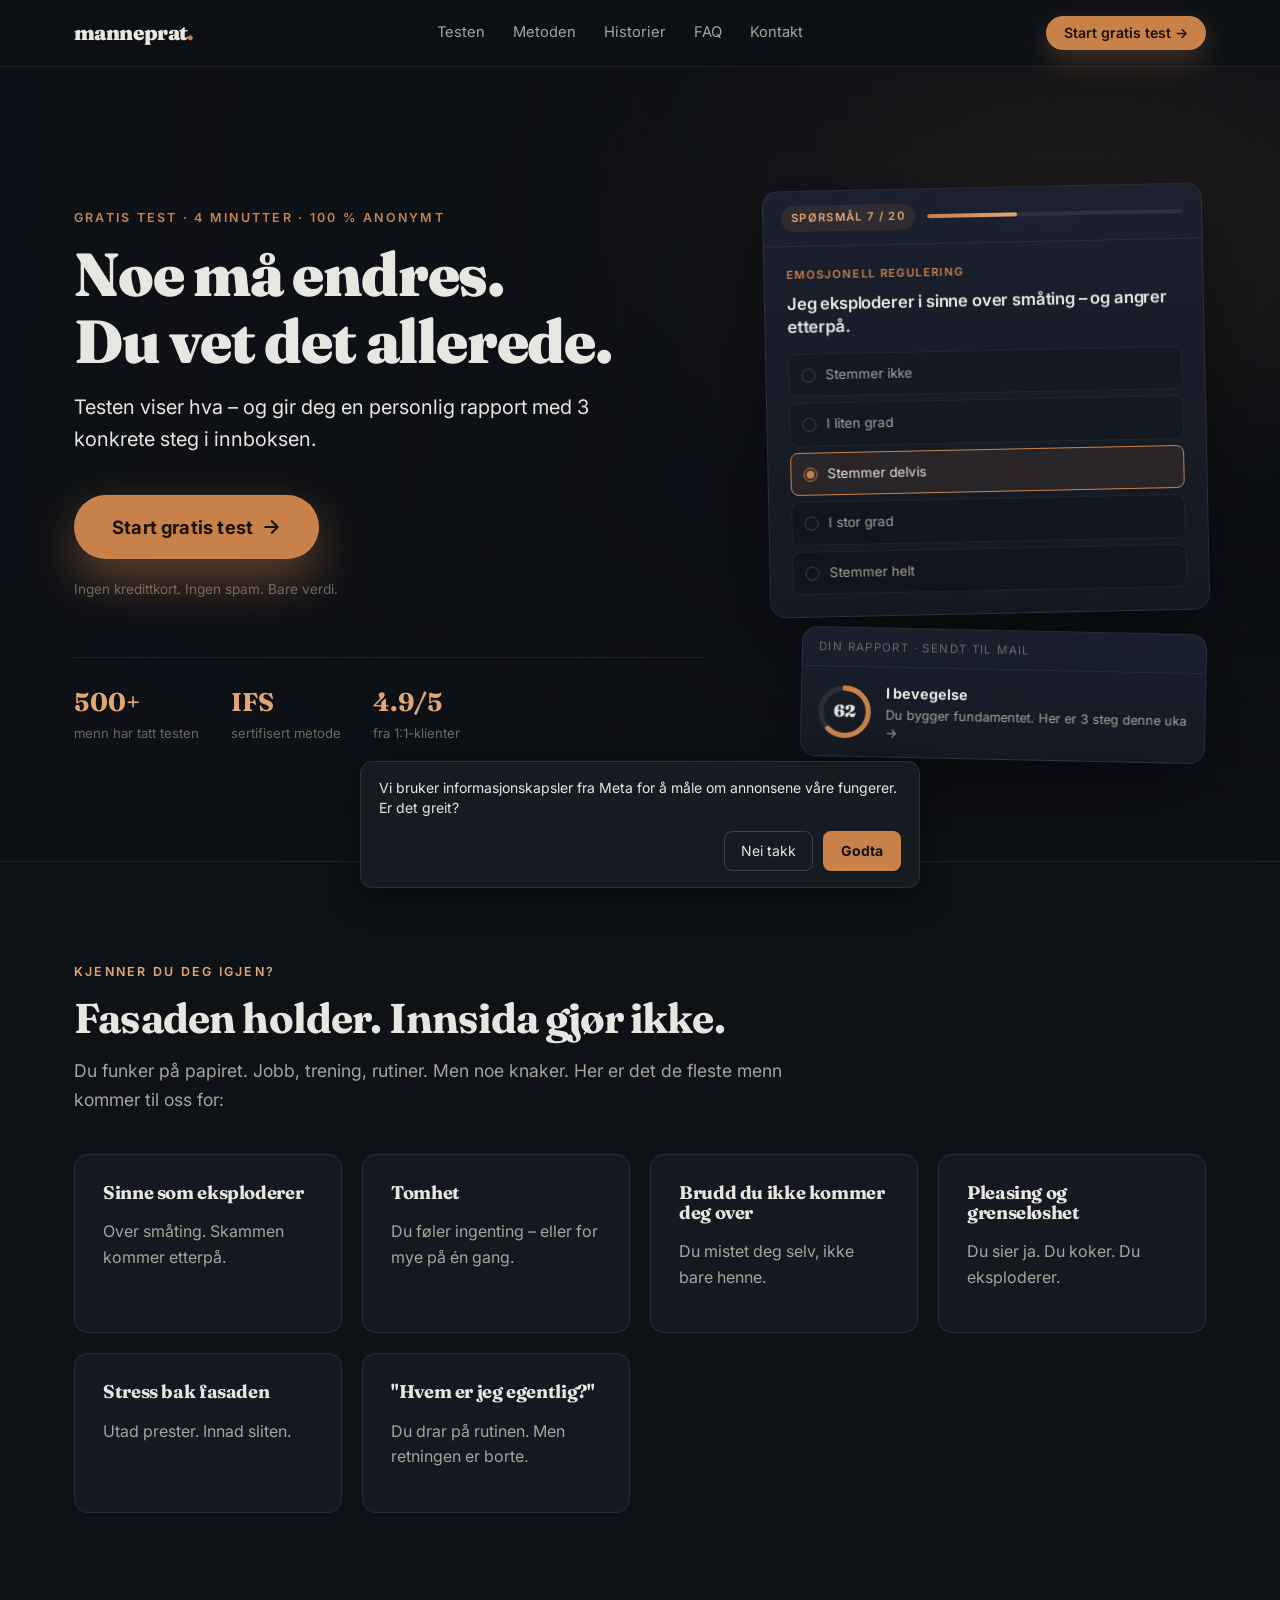
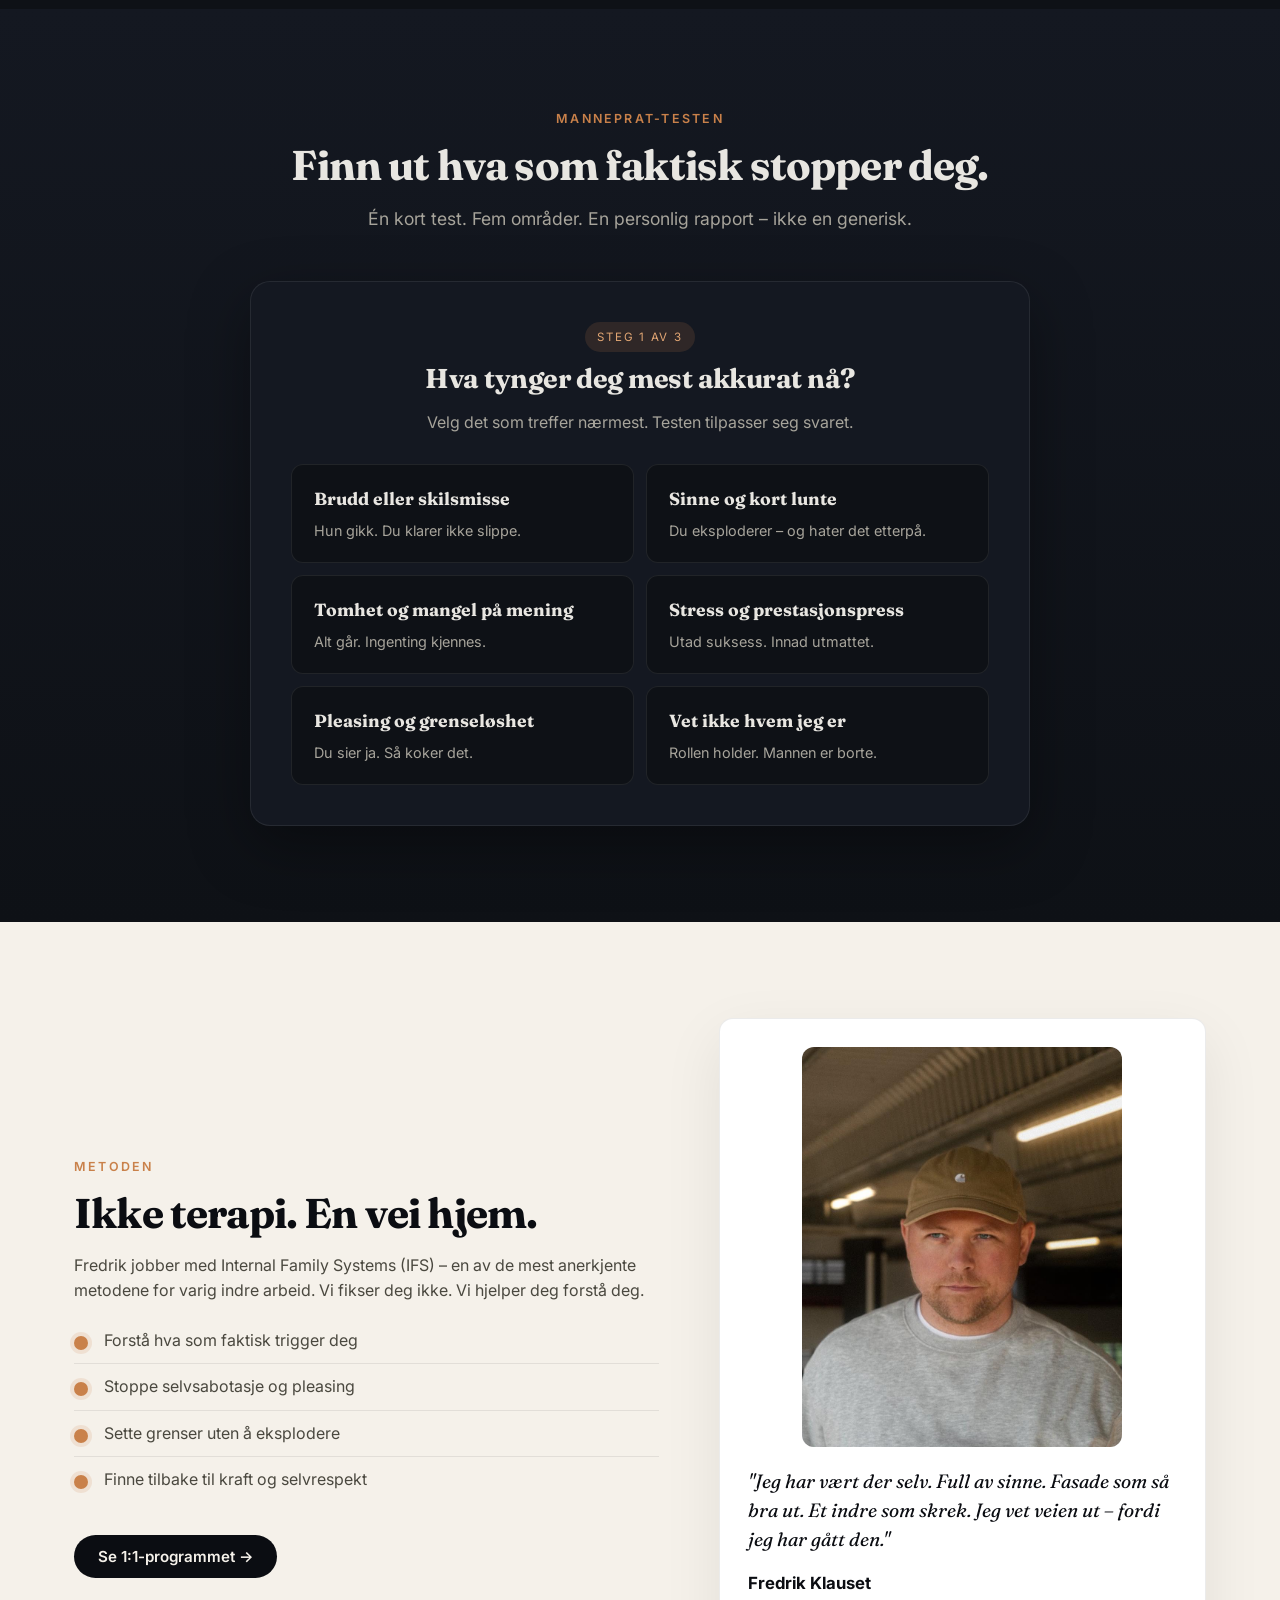
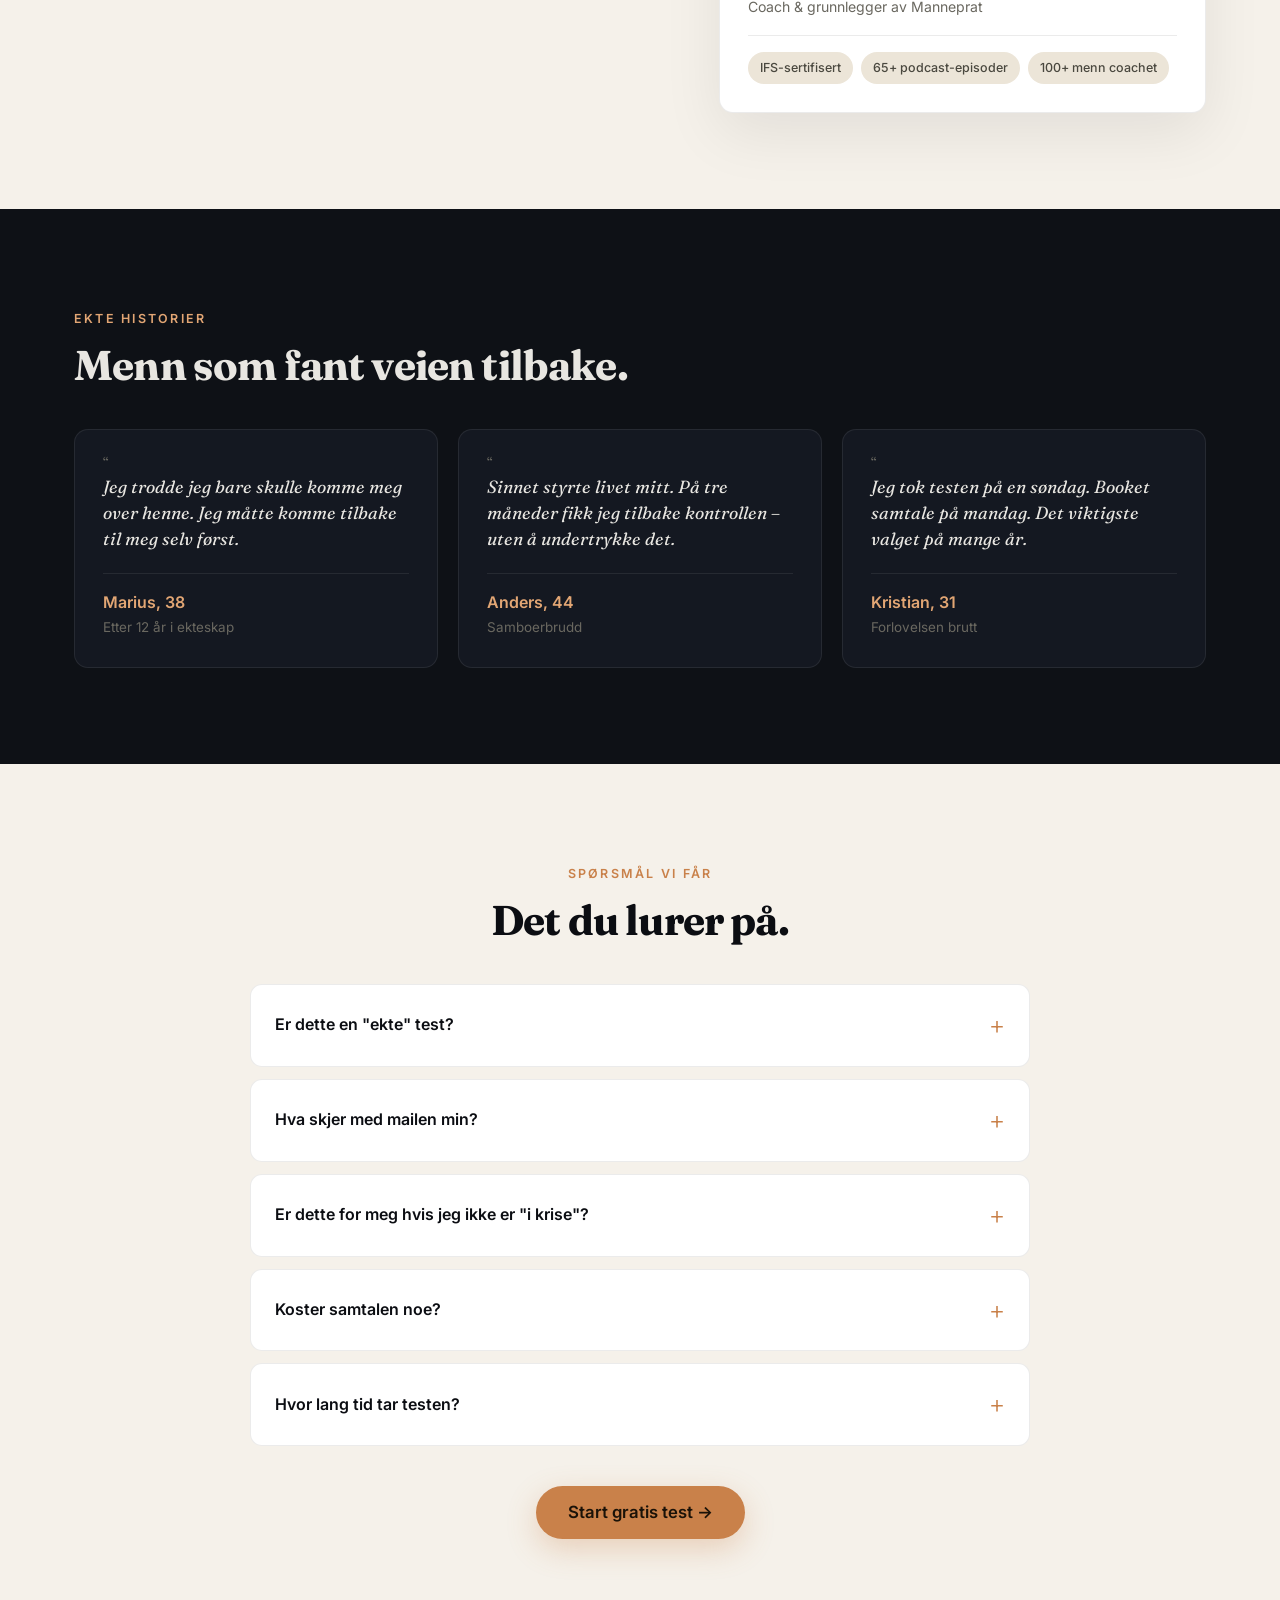
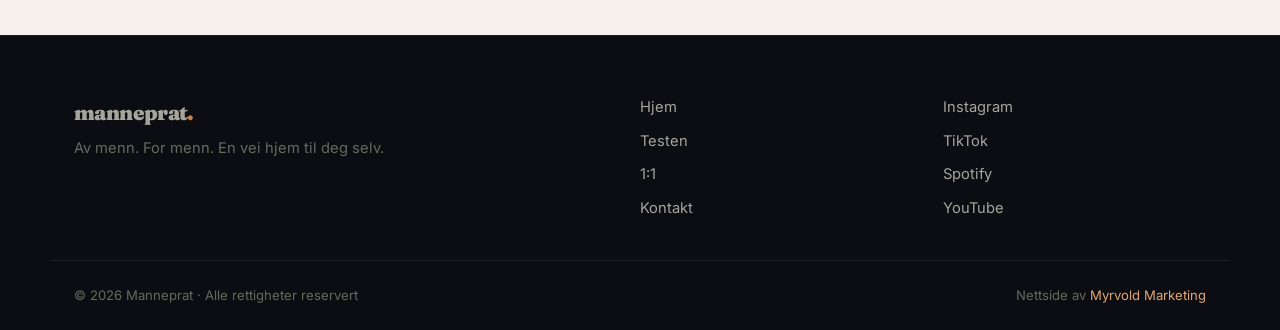
==== index.html @ 553b1f90 "Legg til Meta-piksel og funnel-sporing (video, klikk videre, skjema, innsending) Pikselen lastes ett" ====
<!DOCTYPE html>
<html lang="no">
<head>
  <meta charset="UTF-8" />
  <meta name="viewport" content="width=device-width, initial-scale=1.0" />
  <title>Manneprat-testen | Manneprat</title>
  <meta name="description" content="Gratis test for menn som sitter fast. 4 minutter. Personlig rapport på mail." />
  <meta property="og:title" content="Manneprat-testen – Manneprat" />
  <meta property="og:description" content="Noe må endres. Du vet det. Testen viser hva." />
  <meta property="og:type" content="website" />
  <link rel="preconnect" href="https://fonts.googleapis.com" />
  <link rel="preconnect" href="https://fonts.gstatic.com" crossorigin />
  <link href="https://fonts.googleapis.com/css2?family=Fraunces:opsz,wght@9..144,500;9..144,700;9..144,900&family=Inter:wght@400;500;600;700&display=swap" rel="stylesheet" />
  <link rel="stylesheet" href="styles.css" />
  <script src="/vsl-assets/track.js" defer></script>
</head>
<body>

<!-- NAV -->
<header class="nav">
  <div class="container nav__inner">
    <a href="#" class="nav__logo">manneprat<span>.</span></a>
    <nav class="nav__links">
      <a href="#test">Testen</a>
      <a href="#metode">Metoden</a>
      <a href="#historier">Historier</a>
      <a href="#faq">FAQ</a>
      <a href="kontakt.html">Kontakt</a>
    </nav>
    <a href="#test" class="btn btn--primary nav__cta">Start gratis test →</a>
  </div>
</header>

<!-- HERO -->
<section class="hero">
  <div class="hero__bg" style="background-image:url('images/hero.jpg')"></div>
  <div class="hero__overlay"></div>
  <div class="container hero__inner">
    <div class="hero__content">
      <span class="eyebrow">Gratis test · 4 minutter · 100 % anonymt</span>
      <h1>Noe må endres.<br/>Du vet det allerede.</h1>
      <p class="hero__lead">Testen viser hva – og gir deg en personlig rapport med 3 konkrete steg i innboksen.</p>
      <div class="hero__cta">
        <a href="#test" class="btn btn--primary btn--huge btn--pulse">
          <span>Start gratis test</span>
          <svg width="20" height="20" viewBox="0 0 24 24" fill="none" stroke="currentColor" stroke-width="2.5" stroke-linecap="round" stroke-linejoin="round"><path d="M5 12h14M13 5l7 7-7 7"/></svg>
        </a>
        <span class="hero__meta">Ingen kredittkort. Ingen spam. Bare verdi.</span>
      </div>
      <div class="hero__trust">
        <div><strong>500+</strong><span>menn har tatt testen</span></div>
        <div><strong>IFS</strong><span>sertifisert metode</span></div>
        <div><strong>4.9/5</strong><span>fra 1:1-klienter</span></div>
      </div>
    </div>

    <!-- Hero preview: mock av selve testen -->
    <aside class="hero__preview" aria-hidden="true">
      <div class="hero__preview-card">
        <div class="hero__preview-head">
          <span class="hero__preview-badge">Spørsmål 7 / 20</span>
          <div class="hero__preview-progress"><span></span></div>
        </div>
        <div class="hero__preview-body">
          <span class="hero__preview-dim">Emosjonell regulering</span>
          <h3>Jeg eksploderer i sinne over småting – og angrer etterpå.</h3>
          <div class="hero__preview-opts">
            <div class="hero__preview-opt"><span class="mark"></span>Stemmer ikke</div>
            <div class="hero__preview-opt"><span class="mark"></span>I liten grad</div>
            <div class="hero__preview-opt is-selected"><span class="mark"></span>Stemmer delvis</div>
            <div class="hero__preview-opt"><span class="mark"></span>I stor grad</div>
            <div class="hero__preview-opt"><span class="mark"></span>Stemmer helt</div>
          </div>
        </div>
      </div>
      <div class="hero__preview-result">
        <div class="hero__preview-result-head">
          <span>Din rapport · sendt til mail</span>
        </div>
        <div class="hero__preview-result-body">
          <div class="hero__preview-ring">
            <svg viewBox="0 0 64 64"><circle cx="32" cy="32" r="28" class="ring-bg"/><circle cx="32" cy="32" r="28" class="ring-fg" style="stroke-dasharray:176;stroke-dashoffset:67"/></svg>
            <span>62</span>
          </div>
          <div>
            <strong>I bevegelse</strong>
            <p>Du bygger fundamentet. Her er 3 steg denne uka →</p>
          </div>
        </div>
      </div>
    </aside>
  </div>
</section>

<!-- PROBLEM -->
<section id="problemet" class="section section--dark">
  <div class="container">
    <span class="eyebrow eyebrow--light">Kjenner du deg igjen?</span>
    <h2 class="section__title">Fasaden holder. Innsida gjør ikke.</h2>
    <p class="section__lead">Du funker på papiret. Jobb, trening, rutiner. Men noe knaker. Her er det de fleste menn kommer til oss for:</p>
    <div class="problem-grid">
      <div class="problem-card"><h3>Sinne som eksploderer</h3><p>Over småting. Skammen kommer etterpå.</p></div>
      <div class="problem-card"><h3>Tomhet</h3><p>Du føler ingenting – eller for mye på én gang.</p></div>
      <div class="problem-card"><h3>Brudd du ikke kommer deg over</h3><p>Du mistet deg selv, ikke bare henne.</p></div>
      <div class="problem-card"><h3>Pleasing og grenseløshet</h3><p>Du sier ja. Du koker. Du eksploderer.</p></div>
      <div class="problem-card"><h3>Stress bak fasaden</h3><p>Utad prester. Innad sliten.</p></div>
      <div class="problem-card"><h3>"Hvem er jeg egentlig?"</h3><p>Du drar på rutinen. Men retningen er borte.</p></div>
    </div>
  </div>
</section>

<!-- THE TEST -->
<section id="test" class="section section--test">
  <div class="container">
    <div class="test-header">
      <span class="eyebrow">Manneprat-testen</span>
      <h2 class="section__title">Finn ut hva som faktisk stopper deg.</h2>
      <p class="section__lead">Én kort test. Fem områder. En personlig rapport – ikke en generisk.</p>
    </div>

    <div id="quiz" class="quiz">

      <!-- STEP 1: Problem selector -->
      <div class="quiz__screen" data-screen="problem">
        <div class="quiz__step-head">
          <span class="quiz__badge">Steg 1 av 3</span>
          <h3>Hva tynger deg mest akkurat nå?</h3>
          <p>Velg det som treffer nærmest. Testen tilpasser seg svaret.</p>
        </div>
        <div class="problem-select" id="problemSelect">
          <button class="problem-select__btn" data-problem="brudd">
            <span class="problem-select__title">Brudd eller skilsmisse</span>
            <span class="problem-select__desc">Hun gikk. Du klarer ikke slippe.</span>
          </button>
          <button class="problem-select__btn" data-problem="sinne">
            <span class="problem-select__title">Sinne og kort lunte</span>
            <span class="problem-select__desc">Du eksploderer – og hater det etterpå.</span>
          </button>
          <button class="problem-select__btn" data-problem="tomhet">
            <span class="problem-select__title">Tomhet og mangel på mening</span>
            <span class="problem-select__desc">Alt går. Ingenting kjennes.</span>
          </button>
          <button class="problem-select__btn" data-problem="stress">
            <span class="problem-select__title">Stress og prestasjonspress</span>
            <span class="problem-select__desc">Utad suksess. Innad utmattet.</span>
          </button>
          <button class="problem-select__btn" data-problem="grenser">
            <span class="problem-select__title">Pleasing og grenseløshet</span>
            <span class="problem-select__desc">Du sier ja. Så koker det.</span>
          </button>
          <button class="problem-select__btn" data-problem="identitet">
            <span class="problem-select__title">Vet ikke hvem jeg er</span>
            <span class="problem-select__desc">Rollen holder. Mannen er borte.</span>
          </button>
        </div>
      </div>

      <!-- STEP 2: Questions -->
      <div class="quiz__screen" data-screen="questions" hidden>
        <div class="quiz__progress">
          <div class="quiz__progress-bar"><span id="progressBar"></span></div>
          <div class="quiz__progress-text"><span id="qIndex">1</span> / <span id="qTotal">18</span></div>
        </div>
        <div class="quiz__card">
          <span class="quiz__dim" id="qDimension"></span>
          <h3 class="quiz__question" id="qText"></h3>
          <div class="quiz__options" id="qOptions"></div>
          <div class="quiz__nav">
            <button class="btn btn--ghost" id="prevBtn">← Forrige</button>
            <button class="btn btn--primary" id="nextBtn" disabled>Neste →</button>
          </div>
        </div>
      </div>

      <!-- STEP 3: Email -->
      <div class="quiz__screen" data-screen="email" hidden>
        <div class="quiz__email">
          <span class="quiz__badge">Steg 3 av 3</span>
          <h3>Rapporten din er klar.</h3>
          <p>Legg inn mailen så får du den rett i innboksen – sammen med Fredriks 7-dagers serie <em>Tilbake til deg selv</em>.</p>
          <form id="emailForm" class="quiz__form" novalidate>
            <label>
              <span>Fornavn</span>
              <input type="text" name="fornavn" id="fornavn" required autocomplete="given-name" placeholder="Ola" />
            </label>
            <label>
              <span>E-post</span>
              <input type="email" name="epost" id="epost" required autocomplete="email" placeholder="ola@eksempel.no" />
            </label>
            <label class="consent">
              <input type="checkbox" id="consent" required />
              <span>Send meg rapporten og mailserien. Jeg melder meg av når jeg vil.</span>
            </label>
            <button type="submit" class="btn btn--primary btn--block">Vis rapporten →</button>
            <p class="quiz__fineprint">Ingen spam. Aldri delt. Punktum.</p>
          </form>
        </div>
      </div>

      <!-- RESULTS -->
      <div class="quiz__screen" data-screen="results" hidden>
        <div class="results">
          <div class="results__top">
            <span class="eyebrow">Din rapport</span>
            <h3 id="resultHeadline"></h3>
            <p id="resultIntro"></p>
          </div>

          <div class="results__score">
            <div class="score-ring score-ring--big" aria-hidden="true">
              <svg viewBox="0 0 160 160">
                <circle cx="80" cy="80" r="70" class="ring-bg"/>
                <circle cx="80" cy="80" r="70" class="ring-fg" id="bigRing"/>
              </svg>
              <div class="score-ring__num"><span id="bigScore">0</span><small>/100</small></div>
            </div>
            <div class="results__tier" id="resultTier"></div>
          </div>

          <div class="results__dims" id="resultDims"></div>

          <div class="results__actions">
            <h4>3 steg du kan ta denne uka:</h4>
            <ol id="resultSteps"></ol>
          </div>

          <div class="results__cta">
            <h4>Vil du ha hjelp til å faktisk gjøre dette?</h4>
            <p>20 minutter på telefon med Fredrik. Gratis. Ingen salgsrutine.</p>
            <a href="kontakt.html" class="btn btn--primary btn--big">Book gratis samtale →</a>
            <p class="quiz__fineprint">Rapporten er også sendt til <span id="sentToEmail"></span></p>
          </div>
        </div>
      </div>
    </div>
  </div>
</section>

<!-- METHOD -->
<section id="metode" class="section section--light">
  <div class="container method__grid">
    <div>
      <span class="eyebrow">Metoden</span>
      <h2 class="section__title">Ikke terapi. En vei hjem.</h2>
      <p>Fredrik jobber med Internal Family Systems (IFS) – en av de mest anerkjente metodene for varig indre arbeid. Vi fikser deg ikke. Vi hjelper deg forstå deg.</p>
      <ul class="check-list check-list--dark">
        <li>Forstå hva som faktisk trigger deg</li>
        <li>Stoppe selvsabotasje og pleasing</li>
        <li>Sette grenser uten å eksplodere</li>
        <li>Finne tilbake til kraft og selvrespekt</li>
      </ul>
      <a href="1-til-1.html" class="btn btn--dark">Se 1:1-programmet →</a>
    </div>
    <div class="method__card">
      <div class="method__portrait">
        <img src="images/fredrik.jpg" alt="Fredrik Klauset" onerror="this.style.display='none';this.parentElement.classList.add('method__portrait--fallback')" />
        <span class="method__portrait-fb">FK</span>
      </div>
      <p>"Jeg har vært der selv. Full av sinne. Fasade som så bra ut. Et indre som skrek. Jeg vet veien ut – fordi jeg har gått den."</p>
      <strong>Fredrik Klauset</strong>
      <span class="method__role">Coach &amp; grunnlegger av Manneprat</span>
      <div class="method__meta">
        <span>IFS-sertifisert</span><span>65+ podcast-episoder</span><span>100+ menn coachet</span>
      </div>
    </div>
  </div>
</section>

<!-- STORIES -->
<section id="historier" class="section section--dark">
  <div class="container">
    <span class="eyebrow eyebrow--light">Ekte historier</span>
    <h2 class="section__title">Menn som fant veien tilbake.</h2>
    <div class="stories">
      <article class="story">
        <span class="story__mark">“</span>
        <p>Jeg trodde jeg bare skulle komme meg over henne. Jeg måtte komme tilbake til meg selv først.</p>
        <footer><strong>Marius, 38</strong><span>Etter 12 år i ekteskap</span></footer>
      </article>
      <article class="story">
        <span class="story__mark">“</span>
        <p>Sinnet styrte livet mitt. På tre måneder fikk jeg tilbake kontrollen – uten å undertrykke det.</p>
        <footer><strong>Anders, 44</strong><span>Samboerbrudd</span></footer>
      </article>
      <article class="story">
        <span class="story__mark">“</span>
        <p>Jeg tok testen på en søndag. Booket samtale på mandag. Det viktigste valget på mange år.</p>
        <footer><strong>Kristian, 31</strong><span>Forlovelsen brutt</span></footer>
      </article>
    </div>
  </div>
</section>

<!-- FAQ -->
<section id="faq" class="section section--light">
  <div class="container faq">
    <span class="eyebrow">Spørsmål vi får</span>
    <h2 class="section__title">Det du lurer på.</h2>
    <div class="faq__list">
      <details>
        <summary>Er dette en "ekte" test?</summary>
        <p>Bygget på IFS-prinsipper og kliniske selvrapporteringsverktøy. Ikke diagnostisk – men et ærlig speil.</p>
      </details>
      <details>
        <summary>Hva skjer med mailen min?</summary>
        <p>Brukes kun til å sende deg rapporten og Fredriks 7-dagers serie. Aldri delt. Avmelding med ett klikk.</p>
      </details>
      <details>
        <summary>Er dette for meg hvis jeg ikke er "i krise"?</summary>
        <p>Ja. Testen er for enhver mann som kjenner at noe knaker – stort eller lite. Du trenger ikke vente til bunnen.</p>
      </details>
      <details>
        <summary>Koster samtalen noe?</summary>
        <p>Nei. Første 20 minutter er gratis. Ingen salgsrutine. Ingen forpliktelser.</p>
      </details>
      <details>
        <summary>Hvor lang tid tar testen?</summary>
        <p>3–5 minutter. Svar på magefølelsen – ikke overanalysér.</p>
      </details>
    </div>
    <div class="faq__cta">
      <a href="#test" class="btn btn--primary btn--big">Start gratis test →</a>
    </div>
  </div>
</section>

<!-- FOOTER -->
<footer class="footer">
  <div class="container footer__inner">
    <div>
      <div class="nav__logo">manneprat<span>.</span></div>
      <p>Av menn. For menn. En vei hjem til deg selv.</p>
    </div>
    <div class="footer__links">
      <a href="index.html">Hjem</a>
      <a href="index.html#test">Testen</a>
      <a href="1-til-1.html">1:1</a>
      <a href="kontakt.html">Kontakt</a>
    </div>
    <div class="footer__social">
      <a href="https://www.instagram.com/fredrikklauset/" target="_blank" rel="noopener">Instagram</a>
      <a href="https://www.tiktok.com/@fredrikklauset" target="_blank" rel="noopener">TikTok</a>
      <a href="https://open.spotify.com/show/2w3InbAJKoJgXvXoUOeZVZ" target="_blank" rel="noopener">Spotify</a>
      <a href="https://www.youtube.com/@fklauset" target="_blank" rel="noopener">YouTube</a>
    </div>
  </div>
  <div class="container footer__bottom">
    <span>© <span id="yr"></span> Manneprat · Alle rettigheter reservert</span>
    <span>Nettside av <a href="https://myrvold.marketing" target="_blank" rel="noopener">Myrvold Marketing</a></span>
  </div>
</footer>

<script src="script.js"></script>
</body>
</html>
---- styles.css ----
/* ===== Base ===== */
:root {
  --bg: #0e1116;
  --bg-2: #141821;
  --bg-3: #1b2030;
  --ink: #0b0d12;
  --text: #e8e6e1;
  --text-dim: #a7a49b;
  --muted: #6a6860;
  --line: rgba(255,255,255,0.08);
  --line-dark: rgba(0,0,0,0.08);
  --accent: #c9814a;        /* warm copper */
  --accent-2: #e2a674;
  --accent-ink: #1a1208;
  --light: #f5f1ea;
  --light-2: #ece5d8;
  --danger: #c25a4a;
  --good: #7aa37a;
  --radius: 14px;
  --shadow: 0 20px 60px rgba(0,0,0,0.35);
  --font-display: 'Fraunces', Georgia, serif;
  --font-body: 'Inter', -apple-system, BlinkMacSystemFont, sans-serif;
}

* { box-sizing: border-box; }
html, body { margin: 0; padding: 0; }
body {
  font-family: var(--font-body);
  color: var(--text);
  background: var(--bg);
  line-height: 1.6;
  -webkit-font-smoothing: antialiased;
}
img { max-width: 100%; display: block; }
a { color: inherit; text-decoration: none; }
button { font: inherit; cursor: pointer; border: 0; background: none; color: inherit; }

.container {
  width: 100%;
  max-width: 1180px;
  margin: 0 auto;
  padding: 0 24px;
}

/* ===== Type ===== */
h1, h2, h3, h4 {
  font-family: var(--font-display);
  font-weight: 700;
  letter-spacing: -0.02em;
  line-height: 1.1;
  margin: 0 0 16px;
}
h1 { font-size: clamp(2.2rem, 5vw, 3.8rem); font-weight: 900; }
h2 { font-size: clamp(1.8rem, 3.5vw, 2.6rem); }
h3 { font-size: clamp(1.2rem, 2vw, 1.5rem); }
p { margin: 0 0 14px; color: var(--text-dim); }

.eyebrow {
  display: inline-block;
  font-size: 0.78rem;
  font-weight: 600;
  text-transform: uppercase;
  letter-spacing: 0.18em;
  color: var(--accent);
  margin-bottom: 14px;
}
.eyebrow--light { color: var(--accent-2); }

.section {
  padding: 96px 0;
  position: relative;
}
.section--dark { background: var(--bg); }
.section--light { background: var(--light); color: var(--ink); }
.section--light p { color: #4a483f; }
.section--test { background: linear-gradient(180deg, var(--bg-2) 0%, var(--bg) 100%); }

.section__title { max-width: 820px; }
.section--light .section__title { color: var(--ink); }
.section__lead { max-width: 760px; font-size: 1.1rem; }

/* ===== Buttons ===== */
.btn {
  display: inline-flex;
  align-items: center;
  justify-content: center;
  gap: 8px;
  padding: 14px 24px;
  border-radius: 999px;
  font-weight: 600;
  font-size: 0.95rem;
  transition: transform .15s ease, background .2s ease, color .2s ease, box-shadow .2s ease;
  white-space: nowrap;
  line-height: 1;
}
.btn--primary {
  background: var(--accent);
  color: var(--accent-ink);
  box-shadow: 0 10px 30px rgba(201, 129, 74, 0.3);
}
.btn--primary:hover { background: var(--accent-2); transform: translateY(-2px); }
.btn--ghost {
  border: 1px solid var(--line);
  color: var(--text);
}
.section--light .btn--ghost { border-color: rgba(0,0,0,0.15); color: var(--ink); }
.btn--ghost:hover { background: rgba(255,255,255,0.06); }
.section--light .btn--ghost:hover { background: rgba(0,0,0,0.04); }
.btn--dark { background: var(--ink); color: var(--light); }
.btn--dark:hover { background: #1f2430; }
.method__grid .btn--dark,
.method__grid .btn { margin-top: 32px; }
.btn--block { width: 100%; }
.btn--big { padding: 18px 32px; font-size: 1.05rem; }
.btn--huge {
  padding: 22px 38px;
  font-size: 1.15rem;
  font-weight: 700;
  letter-spacing: 0.01em;
  box-shadow: 0 20px 50px rgba(201, 129, 74, 0.45), 0 0 0 1px rgba(255,255,255,0.04) inset;
}
.btn--huge svg { transition: transform .2s ease; }
.btn--huge:hover svg { transform: translateX(4px); }
.btn--pulse { position: relative; }
.btn--pulse::before {
  content: '';
  position: absolute;
  inset: -4px;
  border-radius: inherit;
  border: 2px solid var(--accent);
  opacity: 0;
  animation: ctaPulse 2.4s ease-out infinite;
  pointer-events: none;
}
@keyframes ctaPulse {
  0%   { opacity: 0.6; transform: scale(1); }
  80%  { opacity: 0;   transform: scale(1.12); }
  100% { opacity: 0;   transform: scale(1.12); }
}
@media (prefers-reduced-motion: reduce) {
  .btn--pulse::before { animation: none; }
}
.btn:disabled { opacity: 0.4; cursor: not-allowed; transform: none; }

/* ===== Nav ===== */
.nav {
  position: sticky;
  top: 0;
  z-index: 50;
  background: rgba(14, 17, 22, 0.85);
  backdrop-filter: saturate(180%) blur(16px);
  -webkit-backdrop-filter: saturate(180%) blur(16px);
  border-bottom: 1px solid var(--line);
}
.nav__inner {
  display: flex;
  align-items: center;
  justify-content: space-between;
  padding: 16px 24px;
  gap: 24px;
}
.nav__logo {
  font-family: var(--font-display);
  font-weight: 900;
  font-size: 1.3rem;
  letter-spacing: -0.03em;
}
.nav__logo span { color: var(--accent); }
.nav__links {
  display: flex;
  gap: 28px;
  font-size: 0.92rem;
  color: var(--text-dim);
}
.nav__links a:hover { color: var(--text); }
.nav__cta { padding: 10px 18px; font-size: 0.88rem; }

@media (max-width: 820px) {
  .nav__links { display: none; }
}

/* ===== Hero ===== */
.hero {
  position: relative;
  padding: 120px 0 100px;
  overflow: hidden;
  border-bottom: 1px solid var(--line);
  min-height: 640px;
  display: flex;
  align-items: center;
}
.hero__bg {
  position: absolute; inset: 0;
  background-size: cover;
  background-position: right center;
  background-repeat: no-repeat;
  filter: contrast(1.05) saturate(0.85);
  z-index: 0;
}
.hero__bg::after {
  /* fallback gradient if image missing */
  content: '';
  position: absolute; inset: 0;
  background:
    radial-gradient(900px 500px at 80% 20%, rgba(201,129,74,0.2), transparent 60%),
    linear-gradient(180deg, #10131a 0%, #0e1116 100%);
  z-index: -1;
}
.hero__overlay {
  position: absolute; inset: 0;
  background:
    linear-gradient(95deg, rgba(14,17,22,0.94) 0%, rgba(14,17,22,0.82) 40%, rgba(14,17,22,0.55) 75%, rgba(14,17,22,0.35) 100%),
    linear-gradient(180deg, transparent 55%, rgba(14,17,22,0.9) 100%);
  z-index: 1;
}
@media (max-width: 960px) {
  .hero__bg { background-position: 70% center; filter: contrast(1.05) saturate(0.85) brightness(0.7); }
  .hero__overlay {
    background:
      linear-gradient(180deg, rgba(14,17,22,0.6) 0%, rgba(14,17,22,0.88) 60%, rgba(14,17,22,0.96) 100%);
  }
}
.hero__inner {
  position: relative;
  z-index: 2;
  display: grid;
  grid-template-columns: minmax(0, 1fr) minmax(0, 440px);
  gap: 60px;
  align-items: center;
  width: 100%;
}
@media (max-width: 960px) {
  .hero__inner { grid-template-columns: 1fr; gap: 48px; }
}
.hero__content h1 { max-width: 14ch; }
.hero__lead { font-size: 1.25rem; color: var(--text); max-width: 40ch; }
.hero__sub { font-size: 1rem; color: var(--text-dim); }
.hero__cta {
  display: flex;
  flex-direction: column;
  gap: 20px;
  margin: 40px 0 56px;
  align-items: flex-start;
}
.hero__meta { font-size: 0.85rem; color: var(--muted); }
.hero__trust {
  display: flex;
  gap: 32px;
  padding-top: 24px;
  border-top: 1px solid var(--line);
}
.hero__trust > div { display: flex; flex-direction: column; }
.hero__trust strong {
  font-family: var(--font-display);
  font-size: 1.6rem;
  color: var(--accent-2);
}
.hero__trust span { font-size: 0.82rem; color: var(--muted); }

/* Score ring */
.score-ring {
  position: relative;
  width: 180px; height: 180px;
  margin: 0 auto 20px;
}
.score-ring svg { width: 100%; height: 100%; transform: rotate(-90deg); }
.ring-bg { fill: none; stroke: rgba(255,255,255,0.08); stroke-width: 10; }
.ring-fg {
  fill: none;
  stroke: var(--accent);
  stroke-width: 10;
  stroke-linecap: round;
  stroke-dasharray: 326.7;
  stroke-dashoffset: calc(326.7 - (326.7 * 0.62));
  transition: stroke-dashoffset 1.2s cubic-bezier(0.2, 0.8, 0.2, 1);
}
.score-ring__num {
  position: absolute; inset: 0;
  display: flex; flex-direction: column; align-items: center; justify-content: center;
  font-family: var(--font-display);
}
.score-ring__num span { font-size: 3rem; font-weight: 900; color: var(--text); line-height: 1; }
.score-ring__num small { font-size: 0.8rem; color: var(--muted); }

.score-ring--big { width: 220px; height: 220px; margin: 16px auto; }
.score-ring--big .ring-bg, .score-ring--big .ring-fg { stroke-width: 8; }
.score-ring--big .ring-fg {
  stroke-dasharray: 439.8;
  stroke-dashoffset: 439.8;
}
.score-ring--big .score-ring__num span { font-size: 4rem; }

.mini-bars { list-style: none; margin: 0; padding: 0; }
.mini-bars li {
  display: grid;
  grid-template-columns: 1fr 140px;
  align-items: center;
  gap: 12px;
  padding: 8px 0;
  font-size: 0.86rem;
  color: var(--text-dim);
}
.mini-bars b {
  display: block;
  height: 8px;
  border-radius: 999px;
  background: rgba(255,255,255,0.08);
  position: relative;
}
.mini-bars b::after {
  content: '';
  position: absolute; inset: 0;
  width: var(--w);
  background: linear-gradient(90deg, var(--accent), var(--accent-2));
  border-radius: 999px;
}

@media (max-width: 900px) {
  .hero { min-height: 560px; padding: 80px 0; }
  .hero__trust { flex-wrap: wrap; gap: 20px; }
}

/* ===== Hero preview card ===== */
.hero__preview {
  display: grid;
  gap: 16px;
  position: relative;
}
.hero__preview-card,
.hero__preview-result {
  background: linear-gradient(180deg, rgba(27, 32, 48, 0.92), rgba(20, 24, 33, 0.92));
  backdrop-filter: blur(12px);
  -webkit-backdrop-filter: blur(12px);
  border: 1px solid rgba(255,255,255,0.08);
  border-radius: 16px;
  box-shadow: 0 30px 80px rgba(0,0,0,0.45);
}
.hero__preview-card {
  transform: rotate(-1.2deg);
  transition: transform .4s ease;
}
.hero__preview-card:hover { transform: rotate(0deg) translateY(-2px); }
.hero__preview-head {
  display: flex;
  align-items: center;
  gap: 12px;
  padding: 14px 18px;
  border-bottom: 1px solid rgba(255,255,255,0.06);
}
.hero__preview-badge {
  font-size: 0.7rem;
  font-weight: 600;
  letter-spacing: 0.12em;
  text-transform: uppercase;
  color: var(--accent-2);
  padding: 4px 10px;
  background: rgba(201,129,74,0.12);
  border-radius: 999px;
  white-space: nowrap;
}
.hero__preview-progress {
  flex: 1;
  height: 4px;
  background: rgba(255,255,255,0.08);
  border-radius: 999px;
  overflow: hidden;
}
.hero__preview-progress span {
  display: block;
  height: 100%;
  width: 35%;
  background: linear-gradient(90deg, var(--accent), var(--accent-2));
  border-radius: 999px;
  animation: previewFill 2.4s ease-in-out infinite alternate;
}
@keyframes previewFill {
  from { width: 35%; }
  to   { width: 55%; }
}
.hero__preview-body { padding: 20px 22px 22px; }
.hero__preview-dim {
  font-size: 0.7rem;
  font-weight: 600;
  letter-spacing: 0.12em;
  text-transform: uppercase;
  color: var(--accent);
  display: block;
  margin-bottom: 8px;
}
.hero__preview-body h3 {
  font-size: 1.05rem;
  font-weight: 600;
  font-family: var(--font-body);
  color: var(--text);
  letter-spacing: -0.01em;
  line-height: 1.4;
  margin: 0 0 14px;
}
.hero__preview-opts {
  display: grid;
  gap: 6px;
}
.hero__preview-opt {
  display: flex;
  align-items: center;
  gap: 10px;
  padding: 10px 12px;
  border: 1px solid rgba(255,255,255,0.06);
  border-radius: 8px;
  font-size: 0.84rem;
  color: var(--text-dim);
  background: rgba(0,0,0,0.15);
}
.hero__preview-opt .mark {
  width: 14px; height: 14px;
  border-radius: 50%;
  border: 1.5px solid rgba(255,255,255,0.18);
  flex: 0 0 auto;
  position: relative;
}
.hero__preview-opt.is-selected {
  border-color: var(--accent);
  background: rgba(201,129,74,0.1);
  color: var(--text);
}
.hero__preview-opt.is-selected .mark { border-color: var(--accent); }
.hero__preview-opt.is-selected .mark::after {
  content: '';
  position: absolute; inset: 2px;
  border-radius: 50%;
  background: var(--accent);
}

/* Result mini card */
.hero__preview-result {
  transform: rotate(1.2deg);
  margin-left: auto;
  width: 92%;
  transition: transform .4s ease;
}
.hero__preview-result:hover { transform: rotate(0deg) translateY(-2px); }
.hero__preview-result-head {
  padding: 10px 16px;
  border-bottom: 1px solid rgba(255,255,255,0.06);
  font-size: 0.72rem;
  letter-spacing: 0.12em;
  text-transform: uppercase;
  color: var(--muted);
}
.hero__preview-result-body {
  display: flex;
  align-items: center;
  gap: 14px;
  padding: 14px 16px;
}
.hero__preview-ring {
  position: relative;
  width: 54px; height: 54px;
  flex: 0 0 auto;
}
.hero__preview-ring svg {
  width: 100%; height: 100%;
  transform: rotate(-90deg);
}
.hero__preview-ring svg .ring-bg { fill: none; stroke: rgba(255,255,255,0.08); stroke-width: 6; }
.hero__preview-ring svg .ring-fg { fill: none; stroke: var(--accent); stroke-width: 6; stroke-linecap: round; }
.hero__preview-ring span {
  position: absolute; inset: 0;
  display: flex; align-items: center; justify-content: center;
  font-family: var(--font-display);
  font-weight: 900;
  font-size: 1.05rem;
  color: var(--text);
}
.hero__preview-result-body strong {
  color: var(--text);
  display: block;
  font-size: 0.9rem;
  margin-bottom: 2px;
}
.hero__preview-result-body p {
  margin: 0;
  font-size: 0.8rem;
  color: var(--text-dim);
  line-height: 1.4;
}
@media (max-width: 960px) {
  .hero__preview { max-width: 420px; margin: 0 auto; }
  .hero__preview-card { transform: none; }
  .hero__preview-result { transform: none; margin-left: 0; width: 100%; }
}

/* ===== Problem Grid ===== */
.problem-grid {
  display: grid;
  grid-template-columns: repeat(auto-fit, minmax(260px, 1fr));
  gap: 20px;
  margin-top: 40px;
}
.problem-card {
  padding: 28px;
  background: var(--bg-2);
  border: 1px solid var(--line);
  border-radius: var(--radius);
  transition: transform .2s ease, border-color .2s ease;
}
.problem-card:hover { transform: translateY(-4px); border-color: var(--accent); }
.problem-card h3 { color: var(--text); font-size: 1.15rem; }

/* ===== Quiz ===== */
.test-header { text-align: center; margin-bottom: 48px; }
.test-header .section__title,
.test-header .section__lead { margin-left: auto; margin-right: auto; }

/* Problem selector */
.quiz__step-head { text-align: center; margin-bottom: 28px; }
.quiz__step-head h3 { color: var(--text); font-size: 1.7rem; }
.quiz__step-head p { color: var(--text-dim); }
.problem-select {
  display: grid;
  grid-template-columns: repeat(auto-fit, minmax(260px, 1fr));
  gap: 12px;
}
.problem-select__btn {
  display: flex;
  flex-direction: column;
  align-items: flex-start;
  gap: 6px;
  padding: 20px 22px;
  border: 1px solid var(--line);
  background: var(--bg);
  border-radius: 12px;
  text-align: left;
  transition: all .15s ease;
  color: var(--text-dim);
}
.problem-select__btn:hover {
  border-color: var(--accent);
  background: rgba(201,129,74,0.06);
  transform: translateY(-2px);
}
.problem-select__title {
  font-family: var(--font-display);
  font-weight: 700;
  font-size: 1.1rem;
  color: var(--text);
}
.problem-select__desc { font-size: 0.9rem; color: var(--text-dim); }

.quiz {
  max-width: 780px;
  margin: 0 auto;
  background: var(--bg-2);
  border: 1px solid var(--line);
  border-radius: 20px;
  padding: 40px;
  box-shadow: var(--shadow);
}
.quiz__screen[hidden] { display: none; }

.quiz__intro-grid {
  display: grid;
  grid-template-columns: 1.2fr 1fr;
  gap: 40px;
  align-items: start;
}
.quiz__intro-grid h3 { color: var(--text); }
.check-list { list-style: none; padding: 0; margin: 0; }
.check-list li {
  padding: 10px 0 10px 30px;
  position: relative;
  color: var(--text-dim);
  border-bottom: 1px solid var(--line);
}
.check-list li:last-child { border-bottom: 0; }
.check-list li strong { color: var(--text); }
.check-list li::before {
  content: '';
  position: absolute; left: 0; top: 18px;
  width: 14px; height: 14px;
  border-radius: 50%;
  background: var(--accent);
  box-shadow: 0 0 0 4px rgba(201,129,74,0.15);
}
.check-list--dark li { color: #4a483f; border-bottom-color: rgba(0,0,0,0.08); }
.check-list--dark li strong { color: var(--ink); }

.quiz__intro-box {
  background: linear-gradient(180deg, var(--bg-3), var(--bg-2));
  border: 1px solid var(--line);
  border-radius: var(--radius);
  padding: 24px;
}
.quiz__badge {
  display: inline-block;
  font-size: 0.72rem;
  letter-spacing: 0.15em;
  text-transform: uppercase;
  padding: 6px 12px;
  border-radius: 999px;
  background: rgba(201,129,74,0.15);
  color: var(--accent-2);
  margin-bottom: 12px;
}
.quiz__intro-box h4 { color: var(--text); margin-bottom: 12px; }
.quiz__intro-box ol { padding-left: 20px; color: var(--text-dim); margin: 0 0 20px; }
.quiz__intro-box ol li { padding: 4px 0; }

@media (max-width: 720px) {
  .quiz { padding: 24px; }
  .quiz__intro-grid { grid-template-columns: 1fr; gap: 28px; }
}

/* Progress */
.quiz__progress {
  display: flex;
  align-items: center;
  gap: 16px;
  margin-bottom: 28px;
}
.quiz__progress-bar {
  flex: 1;
  height: 6px;
  background: rgba(255,255,255,0.08);
  border-radius: 999px;
  overflow: hidden;
}
.quiz__progress-bar span {
  display: block;
  height: 100%;
  background: linear-gradient(90deg, var(--accent), var(--accent-2));
  border-radius: 999px;
  width: 0%;
  transition: width .3s ease;
}
.quiz__progress-text { font-size: 0.85rem; color: var(--muted); font-variant-numeric: tabular-nums; }

.quiz__card {
  min-height: 360px;
  display: flex;
  flex-direction: column;
}
.quiz__dim {
  display: inline-block;
  font-size: 0.72rem;
  letter-spacing: 0.15em;
  text-transform: uppercase;
  color: var(--accent);
  margin-bottom: 12px;
  font-weight: 600;
}
.quiz__question {
  font-size: 1.5rem;
  color: var(--text);
  margin-bottom: 28px;
  line-height: 1.3;
}
.quiz__options {
  display: grid;
  gap: 10px;
  margin-bottom: 24px;
  flex: 1;
}
.quiz__option {
  display: flex;
  align-items: center;
  gap: 14px;
  padding: 16px 20px;
  border: 1px solid var(--line);
  background: var(--bg);
  border-radius: 12px;
  text-align: left;
  transition: all .15s ease;
  color: var(--text-dim);
}
.quiz__option:hover { border-color: var(--accent); color: var(--text); }
.quiz__option .dot-mark {
  width: 20px; height: 20px;
  border-radius: 50%;
  border: 2px solid var(--line);
  flex: 0 0 auto;
  position: relative;
}
.quiz__option.is-selected {
  border-color: var(--accent);
  background: rgba(201,129,74,0.08);
  color: var(--text);
}
.quiz__option.is-selected .dot-mark {
  border-color: var(--accent);
}
.quiz__option.is-selected .dot-mark::after {
  content: '';
  position: absolute; inset: 3px;
  background: var(--accent);
  border-radius: 50%;
}
.quiz__nav {
  display: flex;
  justify-content: space-between;
  gap: 12px;
}

/* Email */
.quiz__email { text-align: left; }
.quiz__email .eyebrow { display: block; }
.quiz__email h3 { color: var(--text); font-size: 1.8rem; }
.quiz__form { display: grid; gap: 14px; margin-top: 20px; }
.quiz__form label { display: grid; gap: 6px; }
.quiz__form label > span { font-size: 0.82rem; color: var(--text-dim); font-weight: 500; }
.quiz__form input[type="text"],
.quiz__form input[type="email"] {
  padding: 14px 16px;
  border-radius: 12px;
  border: 1px solid var(--line);
  background: var(--bg);
  color: var(--text);
  font: inherit;
  transition: border-color .15s ease;
}
.quiz__form input:focus {
  outline: none;
  border-color: var(--accent);
}
.consent {
  display: flex !important;
  flex-direction: row !important;
  align-items: flex-start;
  gap: 10px;
  font-size: 0.85rem;
  color: var(--text-dim);
  cursor: pointer;
}
.consent input { margin-top: 4px; accent-color: var(--accent); }
.contact__form label.consent {
  display: flex;
  flex-direction: row;
  align-items: flex-start;
  gap: 10px;
}
.contact__form label.consent input[type="checkbox"] {
  width: 18px;
  height: 18px;
  flex: 0 0 18px;
  padding: 0;
  margin: 2px 0 0;
}
.contact__form label.consent > span {
  font-size: 0.85rem;
  color: var(--text-dim);
  line-height: 1.4;
}
.quiz__fineprint {
  font-size: 0.78rem;
  color: var(--muted);
  margin: 8px 0 0;
  text-align: center;
}

/* Results */
.results__top { text-align: center; margin-bottom: 28px; }
.results__top h3 { color: var(--text); font-size: 1.7rem; }
.results__top p { color: var(--text-dim); max-width: 600px; margin: 0 auto; }

.results__score { text-align: center; margin-bottom: 36px; }
.results__tier {
  display: inline-block;
  padding: 10px 20px;
  border-radius: 999px;
  background: rgba(201,129,74,0.12);
  color: var(--accent-2);
  font-weight: 600;
  font-size: 0.9rem;
  margin-top: 8px;
}

.results__dims {
  display: grid;
  gap: 16px;
  margin-bottom: 36px;
}
.dim-row {
  background: var(--bg);
  border: 1px solid var(--line);
  border-radius: 12px;
  padding: 18px 20px;
}
.dim-row__head {
  display: flex;
  justify-content: space-between;
  align-items: baseline;
  gap: 12px;
  margin-bottom: 8px;
}
.dim-row__name { font-weight: 600; color: var(--text); }
.dim-row__score { font-family: var(--font-display); font-weight: 700; color: var(--accent-2); font-variant-numeric: tabular-nums; }
.dim-row__bar {
  height: 8px;
  background: rgba(255,255,255,0.08);
  border-radius: 999px;
  overflow: hidden;
  margin-bottom: 10px;
}
.dim-row__fill {
  height: 100%;
  background: linear-gradient(90deg, var(--accent), var(--accent-2));
  border-radius: 999px;
  transition: width 1s cubic-bezier(0.2, 0.8, 0.2, 1);
}
.dim-row__text { font-size: 0.92rem; color: var(--text-dim); margin: 0; }

.results__actions {
  background: linear-gradient(180deg, rgba(201,129,74,0.06), transparent);
  border: 1px solid var(--line);
  border-radius: var(--radius);
  padding: 24px;
  margin-bottom: 28px;
}
.results__actions h4 { color: var(--text); margin-bottom: 12px; }
.results__actions ol { padding-left: 20px; color: var(--text-dim); margin: 0; }
.results__actions ol li { padding: 8px 0; }

.results__cta {
  text-align: center;
  padding: 32px 24px;
  background: var(--bg-3);
  border: 1px solid var(--line);
  border-radius: var(--radius);
}
.results__cta h4 { color: var(--text); font-size: 1.3rem; }
.results__cta p { max-width: 480px; margin: 0 auto 20px; }

/* ===== Method ===== */
.method__grid {
  display: grid;
  grid-template-columns: 1.2fr 1fr;
  gap: 60px;
  align-items: center;
}
.method__card {
  background: #fff;
  border-radius: var(--radius);
  padding: 28px;
  box-shadow: 0 20px 60px rgba(0,0,0,0.08);
  border: 1px solid var(--line-dark);
}
.method__portrait {
  position: relative;
  width: 100%;
  aspect-ratio: 4 / 5;
  max-width: 320px;
  margin: 0 auto 20px;
  border-radius: 12px;
  overflow: hidden;
  background: linear-gradient(135deg, var(--accent), var(--accent-2));
  display: flex;
  align-items: center;
  justify-content: center;
}
.method__portrait img { width: 100%; height: 100%; object-fit: cover; display: block; }
.method__portrait-fb {
  font-family: var(--font-display);
  font-weight: 900;
  font-size: 4rem;
  color: white;
  display: none;
}
.method__portrait--fallback .method__portrait-fb { display: block; }
.method__card p {
  font-family: var(--font-display);
  font-size: 1.2rem;
  color: var(--ink);
  line-height: 1.5;
  font-style: italic;
  margin: 0 0 16px;
}
.method__card strong { color: var(--ink); display: block; font-size: 1.05rem; }
.method__role { font-size: 0.88rem; color: #6a6860; display: block; margin-bottom: 16px; }
.method__meta {
  display: flex;
  flex-wrap: wrap;
  gap: 8px;
  padding-top: 16px;
  border-top: 1px solid var(--line-dark);
}
.method__meta span {
  font-size: 0.78rem;
  padding: 6px 12px;
  background: var(--light-2);
  color: #4a483f;
  border-radius: 999px;
  font-weight: 500;
}

@media (max-width: 900px) {
  .method__grid { grid-template-columns: 1fr; gap: 40px; }
}

/* ===== Stories ===== */
.stories {
  display: grid;
  grid-template-columns: repeat(auto-fit, minmax(280px, 1fr));
  gap: 20px;
  margin-top: 40px;
}
.story {
  background: var(--bg-2);
  border: 1px solid var(--line);
  border-radius: var(--radius);
  padding: 28px;
  display: flex;
  flex-direction: column;
}
.story__mark {
  font-family: var(--font-display);
  font-size: 3.5rem;
  line-height: 0.6;
  color: var(--accent);
  display: block;
  margin-bottom: 8px;
}
.story p {
  font-family: var(--font-display);
  font-size: 1.1rem;
  color: var(--text);
  font-style: italic;
  line-height: 1.5;
  margin-bottom: 20px;
}
.story footer { display: flex; flex-direction: column; gap: 2px; padding-top: 16px; border-top: 1px solid var(--line); }
.story strong { color: var(--accent-2); font-weight: 600; }
.story span { font-size: 0.84rem; color: var(--muted); }

/* ===== FAQ ===== */
.faq { text-align: center; }
.faq .section__title { margin: 0 auto 40px; }
.faq__list { max-width: 780px; margin: 0 auto; display: grid; gap: 12px; text-align: left; }
.faq details {
  background: #fff;
  border: 1px solid var(--line-dark);
  border-radius: 12px;
  padding: 0;
  transition: border-color .2s ease;
}
.faq details[open] { border-color: var(--accent); }
.faq summary {
  padding: 20px 24px;
  font-weight: 600;
  color: var(--ink);
  cursor: pointer;
  list-style: none;
  display: flex;
  justify-content: space-between;
  align-items: center;
  gap: 20px;
}
.faq summary::-webkit-details-marker { display: none; }
.faq summary::after {
  content: '+';
  font-size: 1.6rem;
  font-weight: 300;
  color: var(--accent);
  transition: transform .2s ease;
}
.faq details[open] summary::after { transform: rotate(45deg); }
.faq details p {
  padding: 0 24px 20px;
  margin: 0;
  color: #4a483f;
}
.faq__cta { text-align: center; margin-top: 40px; }

/* ===== Footer ===== */
.footer {
  background: var(--ink);
  padding: 60px 0 24px;
  color: var(--text-dim);
  border-top: 1px solid var(--line);
}
.footer__inner {
  display: grid;
  grid-template-columns: 2fr 1fr 1fr;
  gap: 40px;
  padding-bottom: 40px;
  border-bottom: 1px solid var(--line);
}
.footer p { color: var(--muted); margin-top: 8px; font-size: 0.92rem; max-width: 360px; }
.footer__links, .footer__social {
  display: flex;
  flex-direction: column;
  gap: 10px;
  font-size: 0.92rem;
}
.footer__links a:hover, .footer__social a:hover { color: var(--text); }
.footer__bottom {
  display: flex;
  justify-content: space-between;
  align-items: center;
  padding-top: 24px;
  font-size: 0.82rem;
  color: var(--muted);
  flex-wrap: wrap;
  gap: 12px;
}
.footer__bottom a { color: var(--accent-2); }

@media (max-width: 720px) {
  .footer__inner { grid-template-columns: 1fr; gap: 24px; }
}

/* ===== Animations ===== */
@media (prefers-reduced-motion: no-preference) {
  .quiz__screen {
    animation: fadeUp .35s ease both;
  }
  @keyframes fadeUp {
    from { opacity: 0; transform: translateY(8px); }
    to   { opacity: 1; transform: translateY(0); }
  }
}

/* ===== Page hero (sub-pages) ===== */
.page-hero {
  padding: 120px 0 80px;
  background:
    radial-gradient(900px 500px at 80% 20%, rgba(201,129,74,0.18), transparent 60%),
    linear-gradient(180deg, #10131a 0%, var(--bg) 100%);
  border-bottom: 1px solid var(--line);
  text-align: center;
}
.page-hero h1 {
  font-size: clamp(2rem, 4.5vw, 3.4rem);
  max-width: 18ch;
  margin: 0 auto 18px;
}
.page-hero__lead {
  font-size: 1.2rem;
  color: var(--text-dim);
  max-width: 56ch;
  margin: 0 auto 36px;
}
.page-hero__cta {
  display: flex;
  gap: 14px;
  justify-content: center;
  flex-wrap: wrap;
}

/* ===== Centered section head ===== */
.section__head-center {
  text-align: center;
  max-width: 720px;
  margin: 0 auto 48px;
}
.section__head-center .section__title,
.section__head-center .section__lead {
  margin-left: auto;
  margin-right: auto;
}

/* ===== Steps ===== */
.steps {
  display: grid;
  grid-template-columns: repeat(auto-fit, minmax(260px, 1fr));
  gap: 20px;
  margin-top: 40px;
}
.step {
  background: #fff;
  border: 1px solid var(--line-dark);
  border-radius: var(--radius);
  padding: 32px 28px;
  position: relative;
}
.step__num {
  font-family: var(--font-display);
  font-weight: 900;
  font-size: 2.6rem;
  color: var(--accent);
  line-height: 1;
  display: block;
  margin-bottom: 14px;
  opacity: 0.9;
}
.step h3 {
  color: var(--ink);
  font-size: 1.25rem;
  margin-bottom: 10px;
}
.step p {
  color: #4a483f;
  margin: 0;
}

/* ===== Final CTA block ===== */
.final-cta {
  text-align: center;
  max-width: 720px;
  margin: 0 auto;
}
.final-cta h2 {
  color: var(--text);
  margin-bottom: 16px;
}
.final-cta p {
  color: var(--text-dim);
  margin-bottom: 32px;
  font-size: 1.1rem;
}
.final-cta .quiz__fineprint {
  margin-top: 24px;
  color: var(--text-dim);
  font-size: 0.9rem;
}

/* ===== Contact page ===== */
.contact__grid {
  display: grid;
  grid-template-columns: 1.3fr 1fr;
  gap: 40px;
  align-items: start;
}
@media (max-width: 900px) {
  .contact__grid { grid-template-columns: 1fr; }
}
.contact__form-wrap {
  background: var(--bg-2);
  border: 1px solid var(--line);
  border-radius: 20px;
  padding: 40px;
  box-shadow: var(--shadow);
}
@media (max-width: 600px) {
  .contact__form-wrap { padding: 28px 20px; }
}
.contact__form {
  display: grid;
  grid-template-columns: 1fr;
  gap: 18px;
}
.contact__form label {
  display: grid;
  grid-template-columns: 1fr;
  gap: 6px;
}
.contact__form label > span {
  font-size: 0.82rem;
  color: var(--text-dim);
  font-weight: 500;
}
.contact__form input,
.contact__form select,
.contact__form textarea {
  width: 100%;
  padding: 14px 16px;
  border-radius: 12px;
  border: 1px solid var(--line);
  background: var(--bg);
  color: var(--text);
  font: inherit;
  transition: border-color .15s ease;
  resize: vertical;
}
.contact__form input:focus,
.contact__form select:focus,
.contact__form textarea:focus {
  outline: none;
  border-color: var(--accent);
}
.contact__form select {
  appearance: none;
  -webkit-appearance: none;
  background-image: url("data:image/svg+xml;utf8,<svg xmlns='http://www.w3.org/2000/svg' width='12' height='8' viewBox='0 0 12 8'><path fill='%23c9814a' d='M6 8L0 0h12z'/></svg>");
  background-repeat: no-repeat;
  background-position: right 16px center;
  padding-right: 40px;
}
.contact__form select option {
  background: var(--bg-2);
  color: var(--text);
}

.contact__success {
  text-align: center;
  padding: 40px 20px;
}
.contact__success h3 {
  color: var(--text);
  font-size: 1.8rem;
  margin-bottom: 12px;
}
.contact__success p {
  color: var(--text-dim);
  margin-bottom: 28px;
}

.contact__aside {
  display: grid;
  gap: 16px;
}
.contact__card {
  background: var(--bg-2);
  border: 1px solid var(--line);
  border-radius: var(--radius);
  padding: 28px;
}
.contact__card h3 {
  color: var(--text);
  font-size: 1.2rem;
  margin: 6px 0 10px;
}
.contact__card p {
  color: var(--text-dim);
  margin: 0 0 14px;
  font-size: 0.95rem;
}
.contact__mail {
  display: inline-block;
  color: var(--accent-2);
  font-family: var(--font-display);
  font-weight: 700;
  font-size: 1.15rem;
  border-bottom: 1px solid rgba(226,166,116,0.3);
  padding-bottom: 2px;
}
.contact__mail:hover {
  color: var(--accent);
  border-color: var(--accent);
}
.contact__social {
  display: flex;
  flex-wrap: wrap;
  gap: 8px;
}
.contact__social a {
  font-size: 0.85rem;
  padding: 8px 14px;
  border-radius: 999px;
  background: rgba(255,255,255,0.04);
  border: 1px solid var(--line);
  color: var(--text-dim);
  transition: all .15s ease;
}
.contact__social a:hover {
  border-color: var(--accent);
  color: var(--text);
}
.contact__card--accent {
  background: linear-gradient(180deg, rgba(201,129,74,0.12), rgba(201,129,74,0.04));
  border-color: rgba(201,129,74,0.25);
}
.contact__card--accent .btn--dark {
  margin-top: 8px;
}

/* ===== Method grid: dark variant ===== */
.section--dark .method__card {
  background: var(--bg-2);
  border-color: var(--line);
}
.section--dark .method__card p { color: var(--text); }
.section--dark .method__card strong { color: var(--text); }
.section--dark .method__role { color: var(--muted); }
.section--dark .method__meta { border-color: var(--line); }
.section--dark .method__meta span {
  background: rgba(255,255,255,0.05);
  color: var(--text-dim);
}
.section--dark .check-list li {
  color: var(--text-dim);
  border-bottom-color: var(--line);
}
.section--dark .check-list li strong { color: var(--text); }
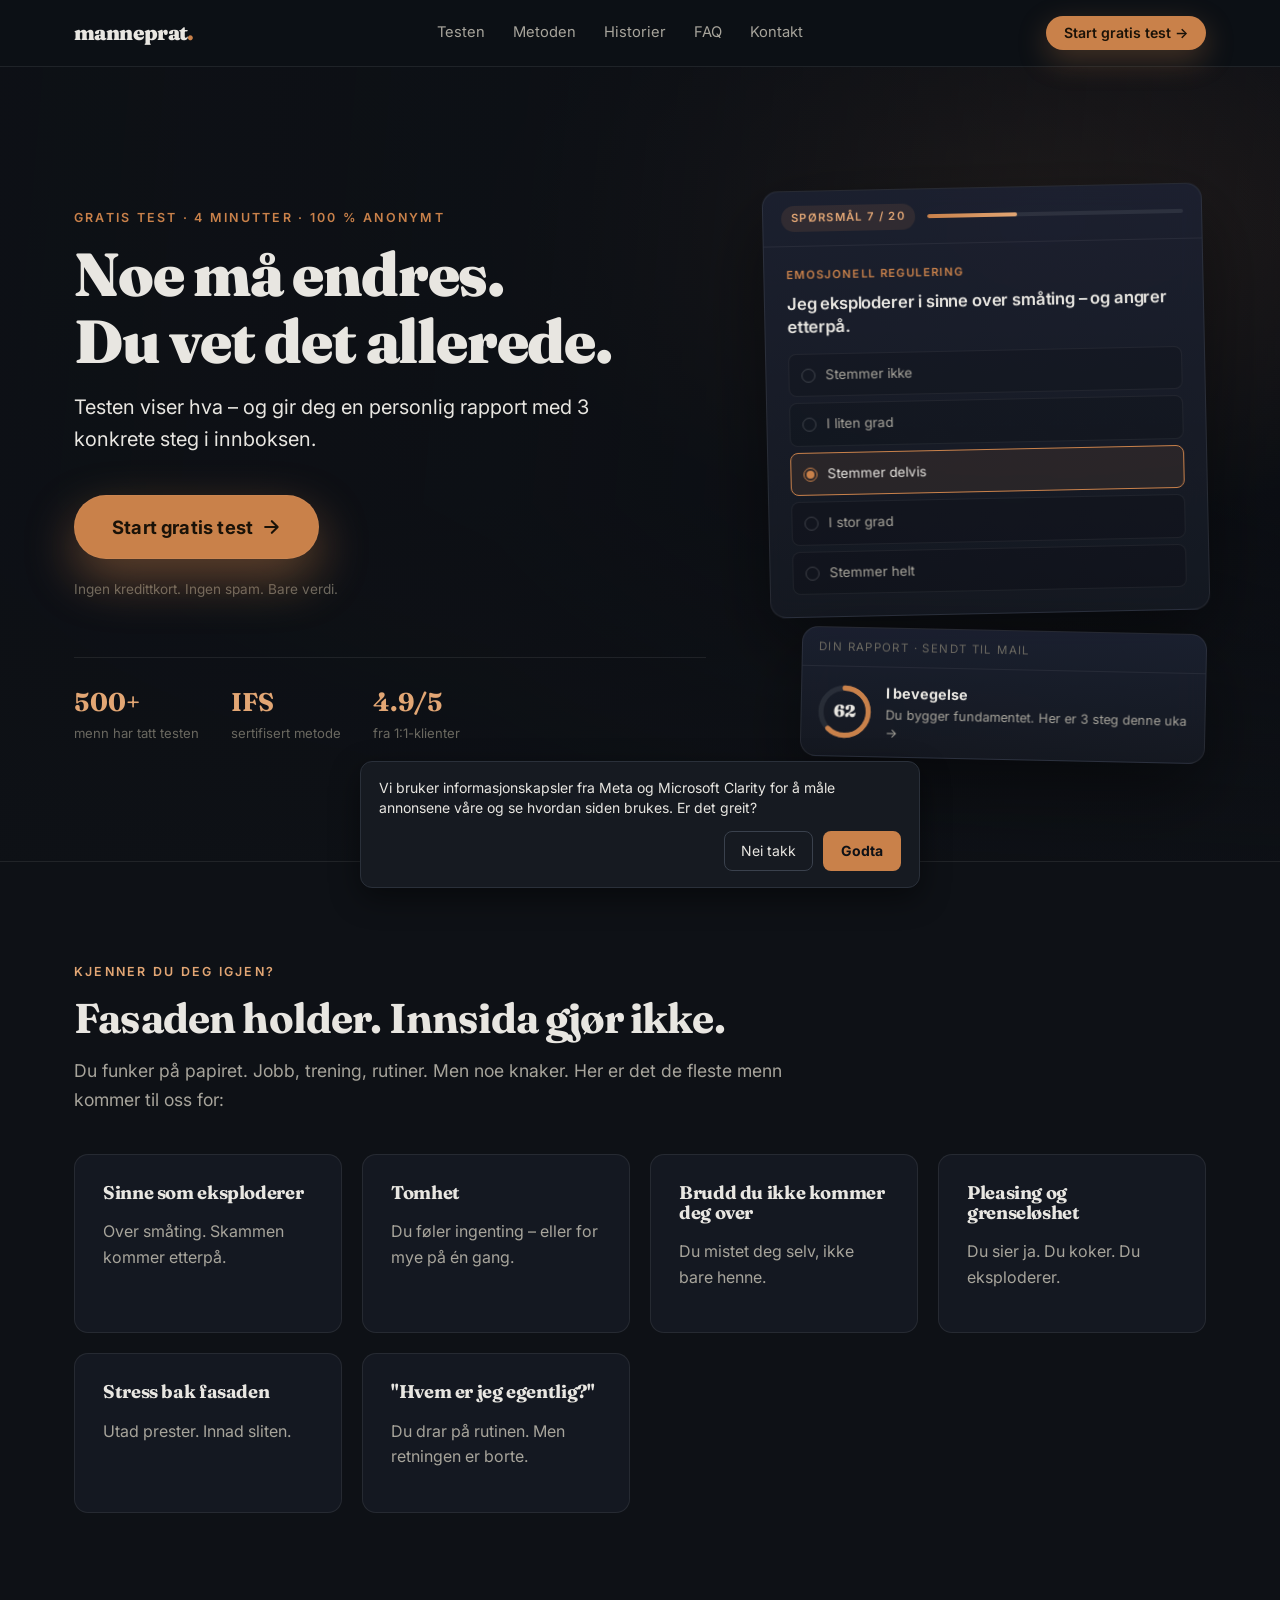
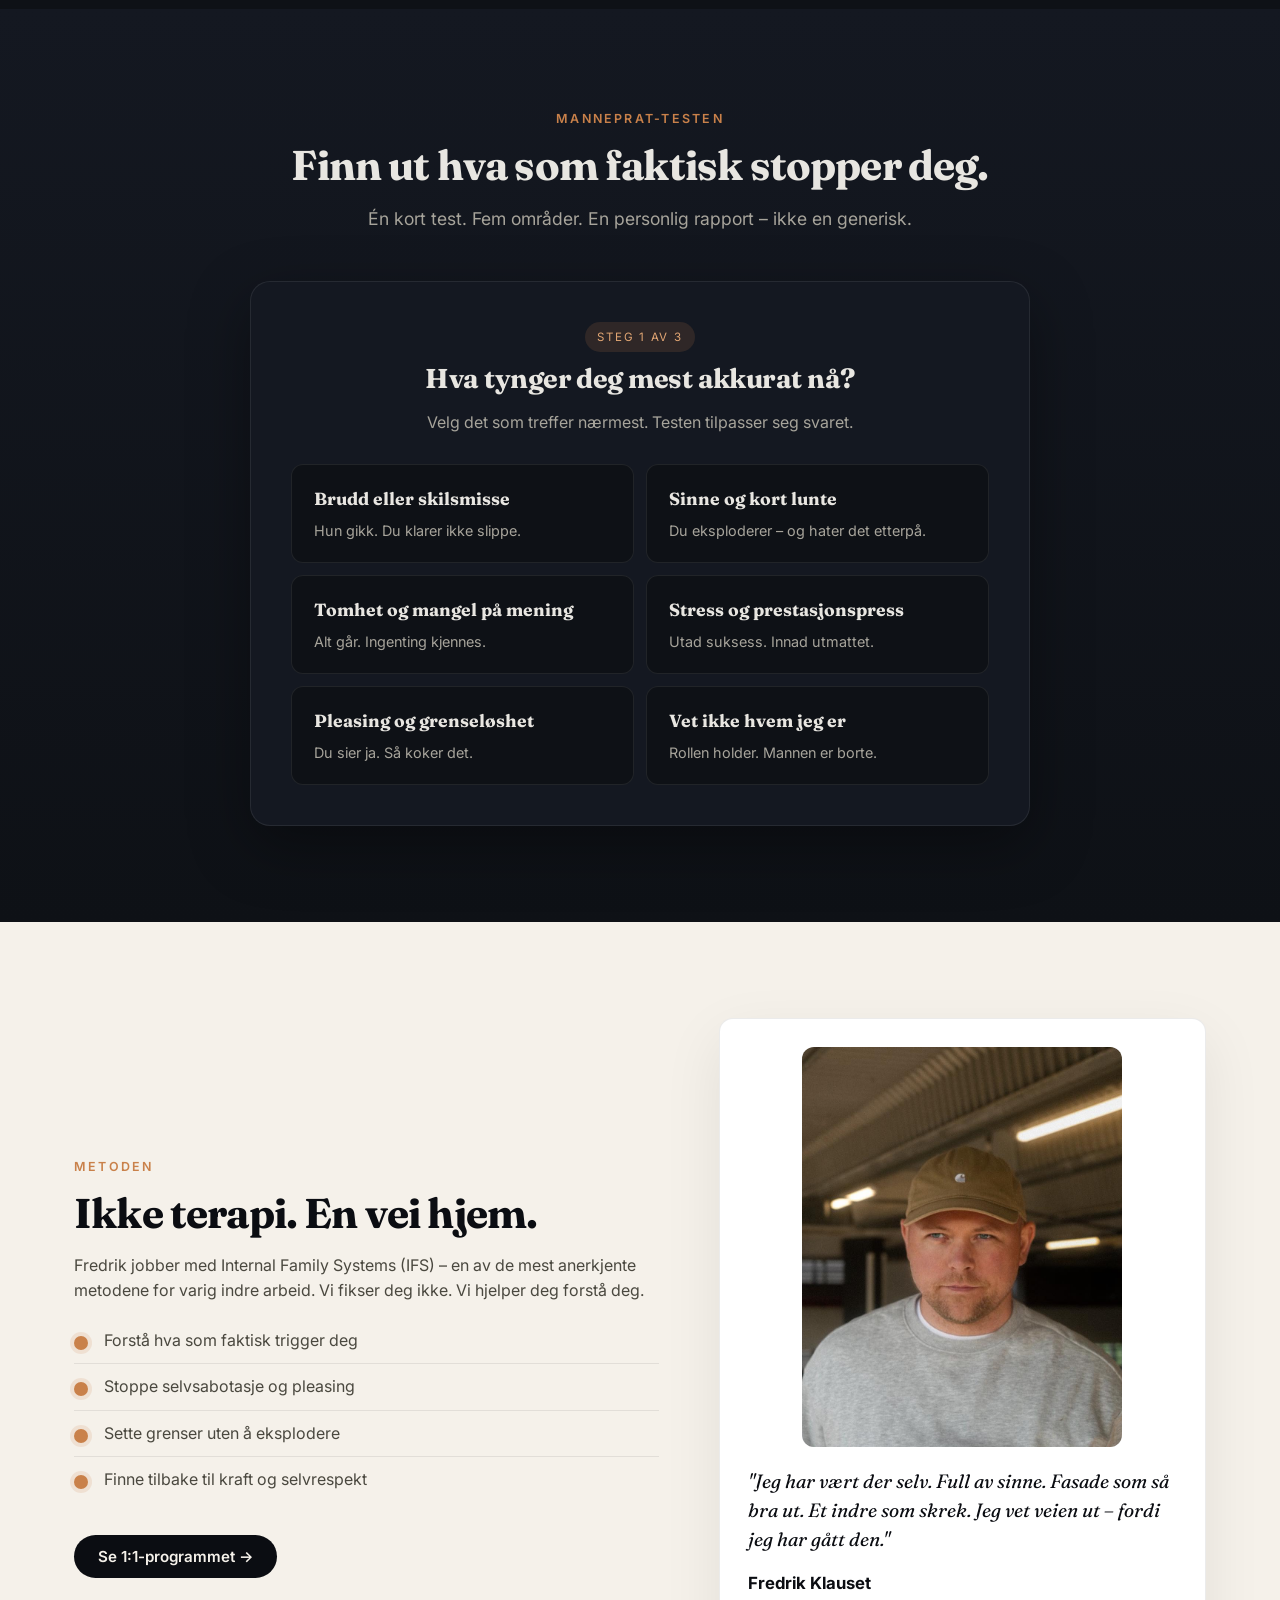
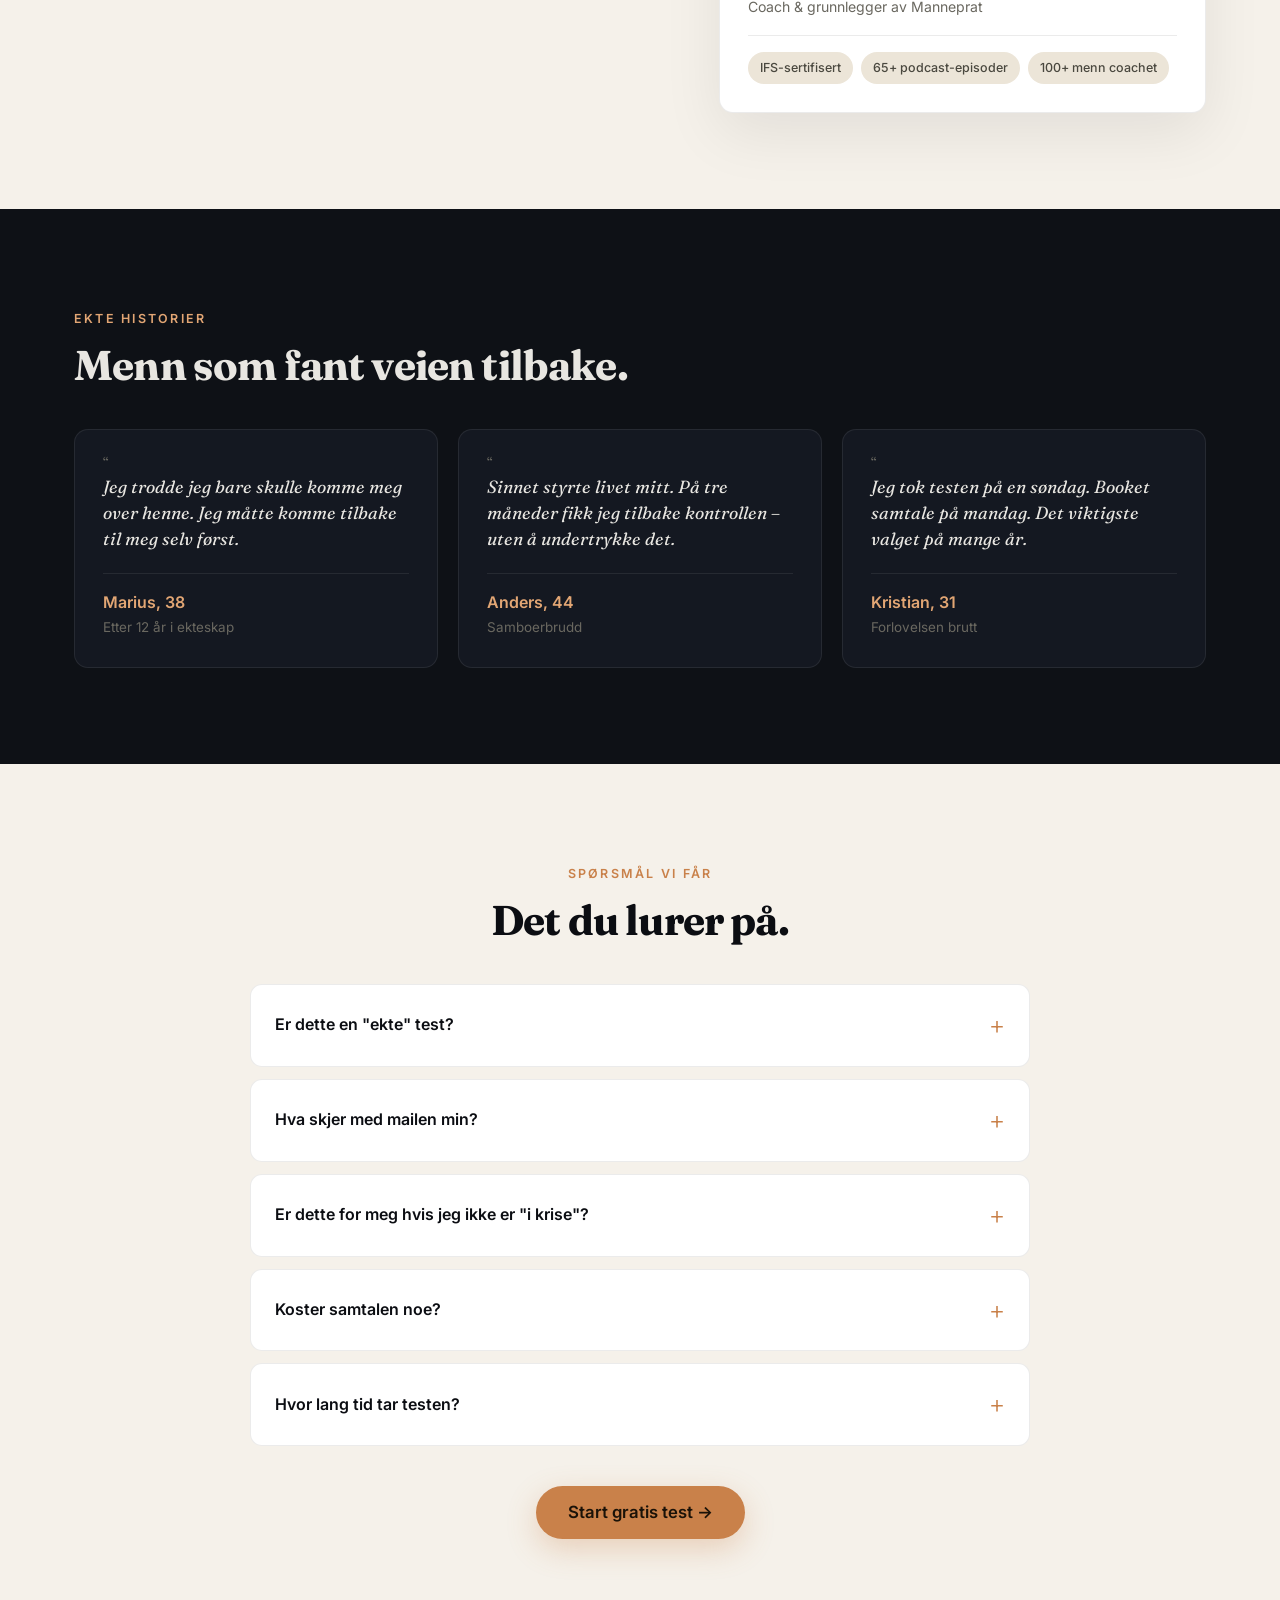
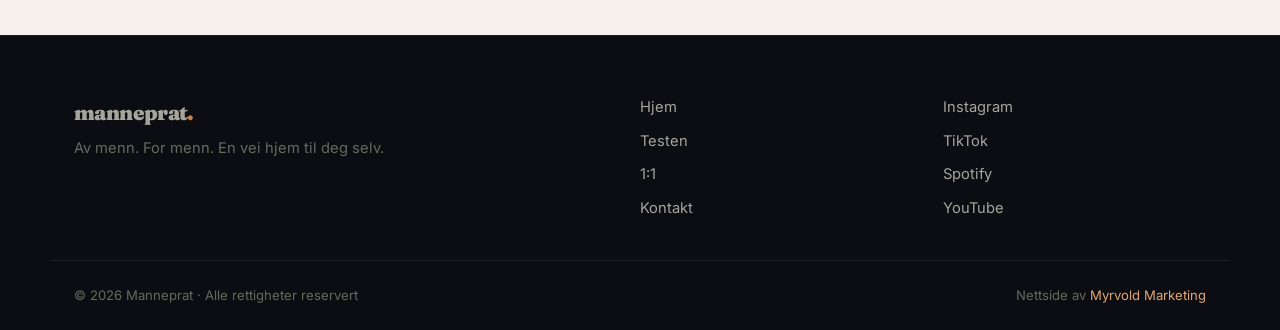
==== commit 7a1e35c1: "Versjoner sporingsfilen så nettlesere henter ny utgave Co-Authored-By: Claude Opus 5.5 <noreply@anth" ====
--- a/index.html
+++ b/index.html
@@ -12,7 +12,7 @@
   <link rel="preconnect" href="https://fonts.gstatic.com" crossorigin />
   <link href="https://fonts.googleapis.com/css2?family=Fraunces:opsz,wght@9..144,500;9..144,700;9..144,900&family=Inter:wght@400;500;600;700&display=swap" rel="stylesheet" />
   <link rel="stylesheet" href="styles.css" />
-  <script src="/vsl-assets/track.js" defer></script>
+  <script src="/vsl-assets/track.js?v=2" defer></script>
 </head>
 <body>
 
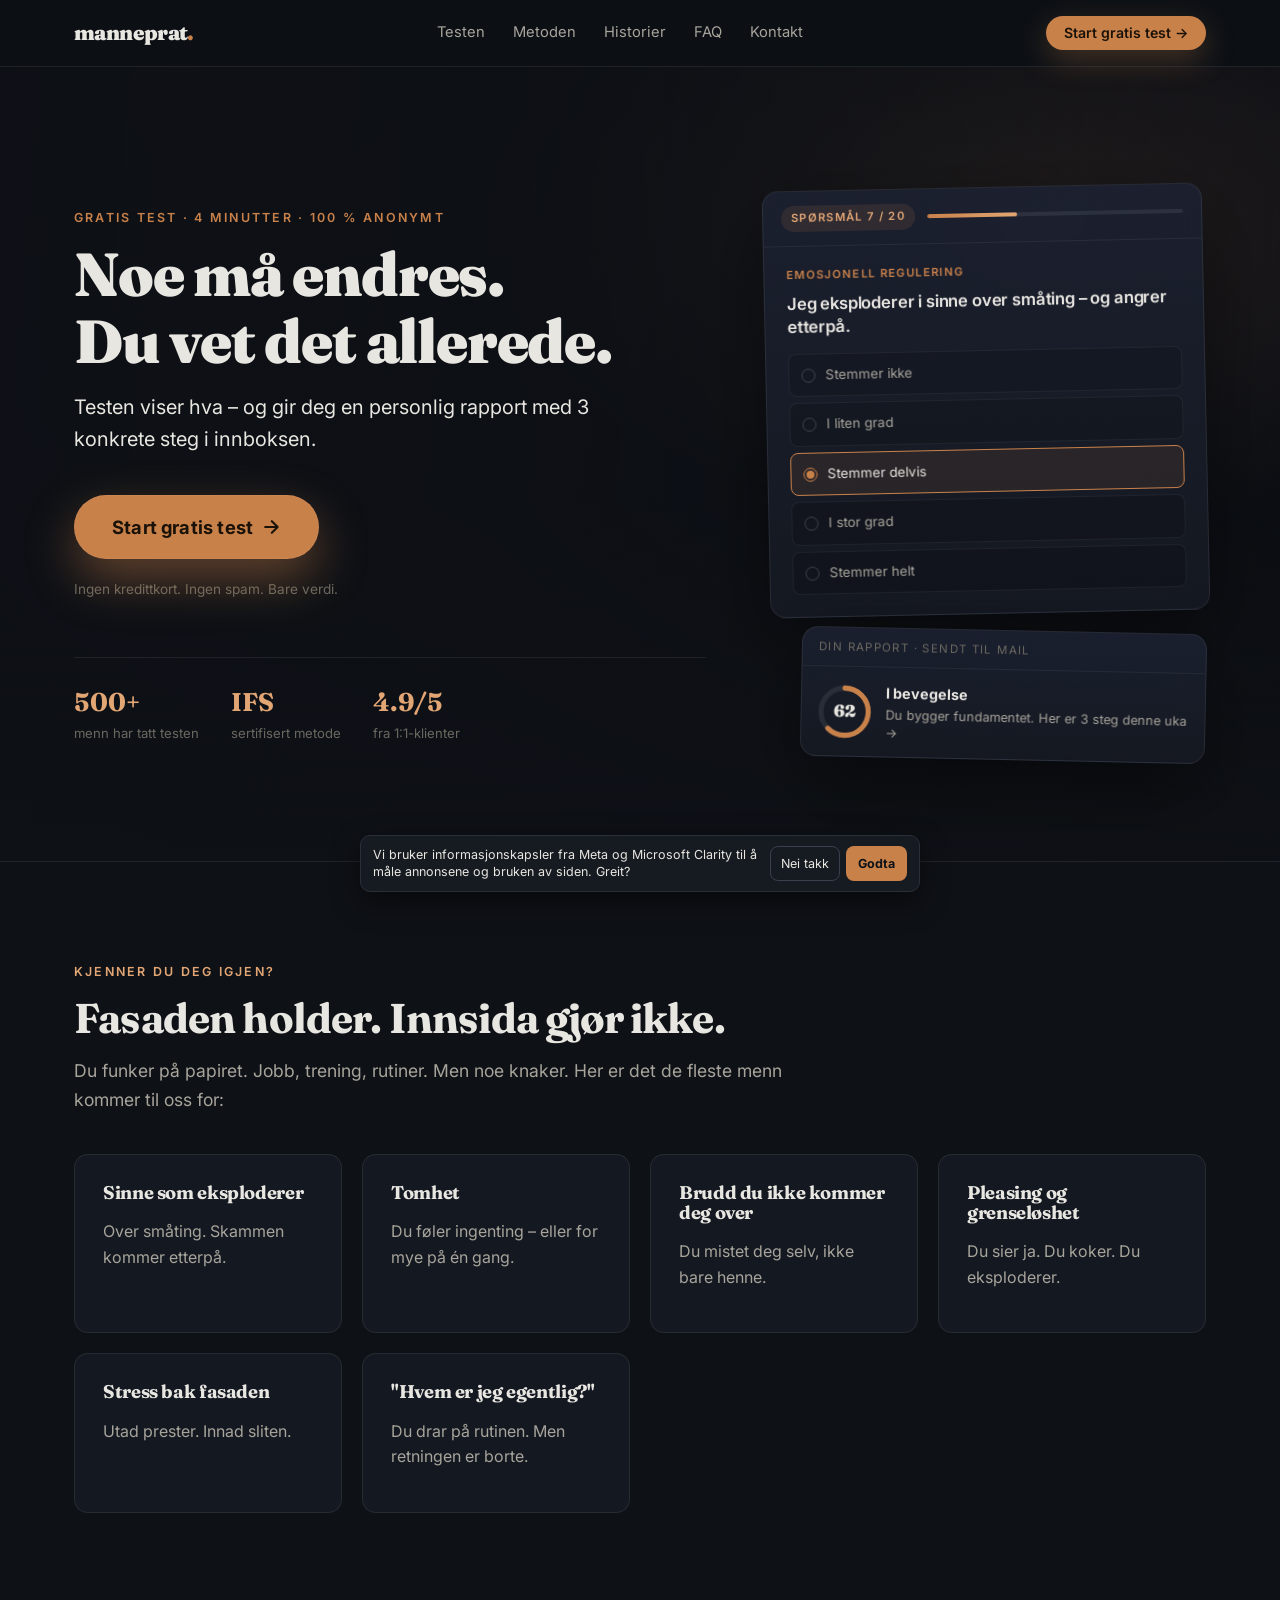
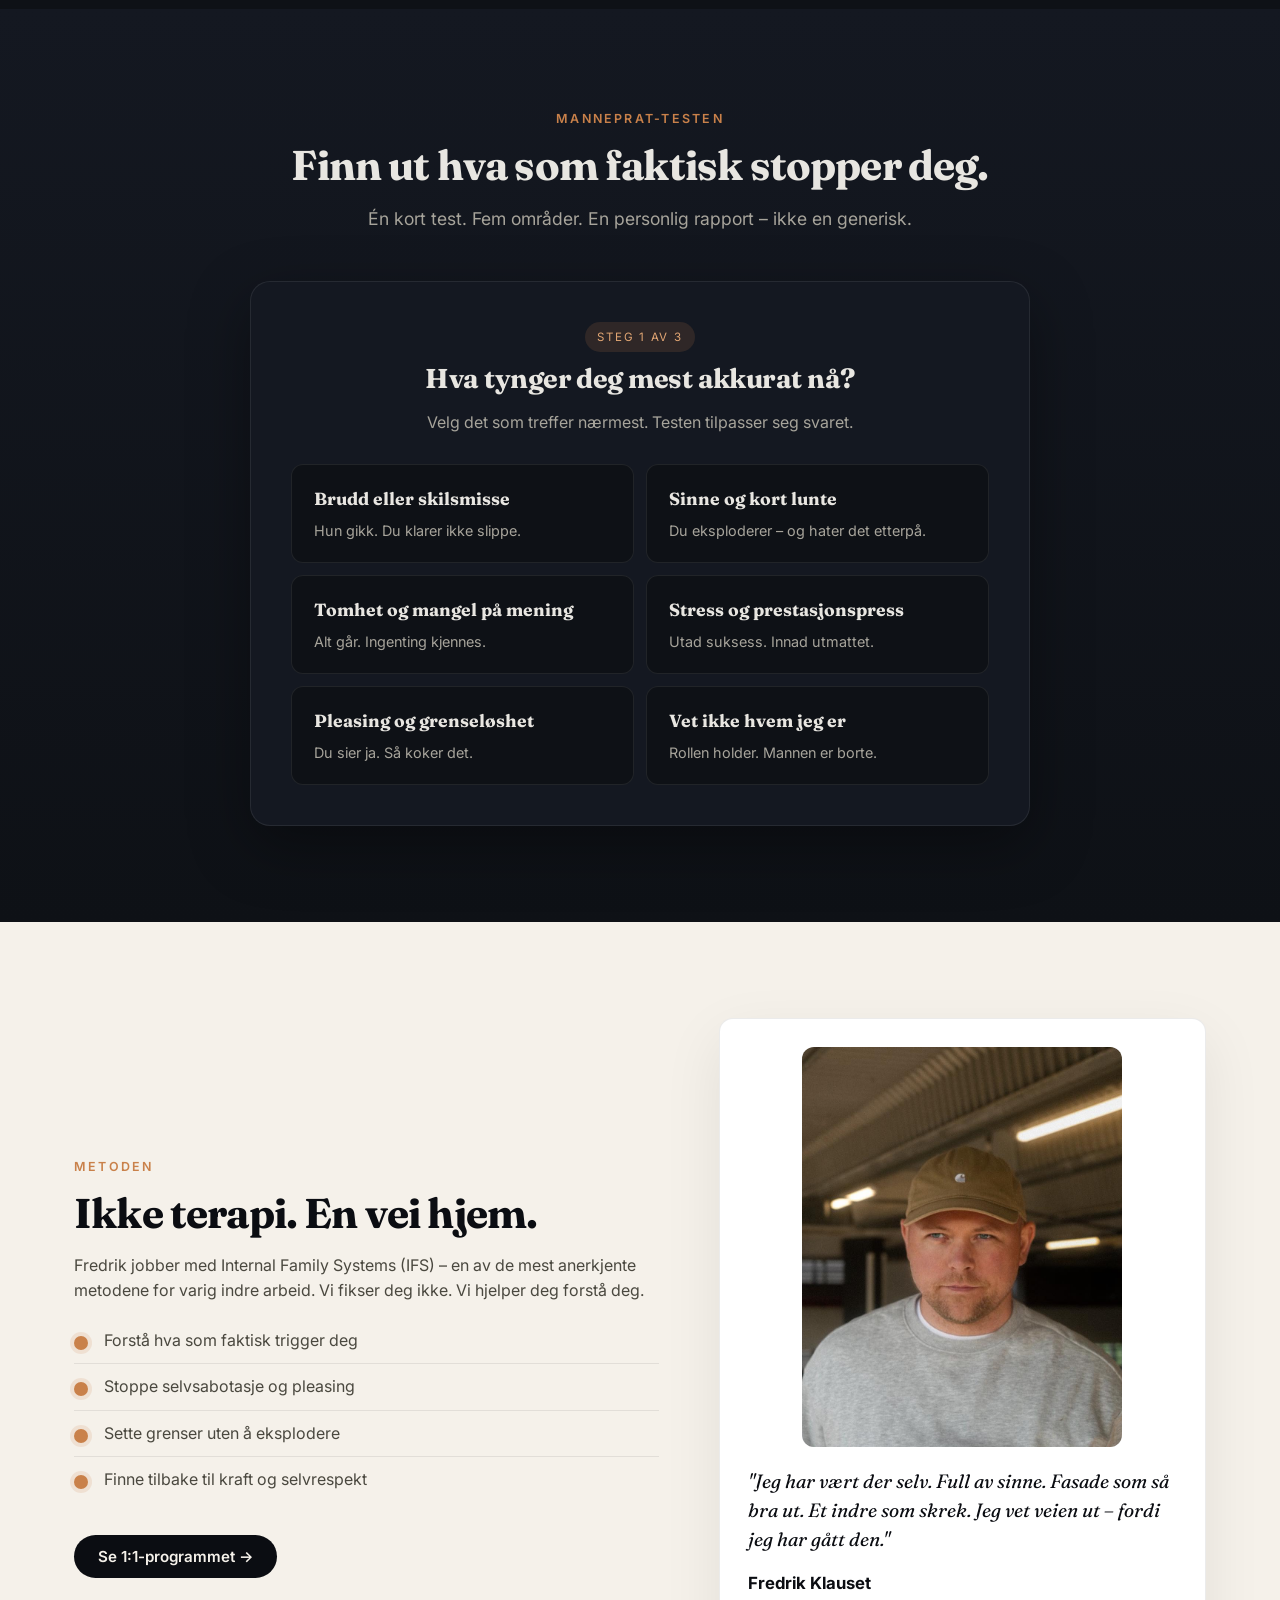
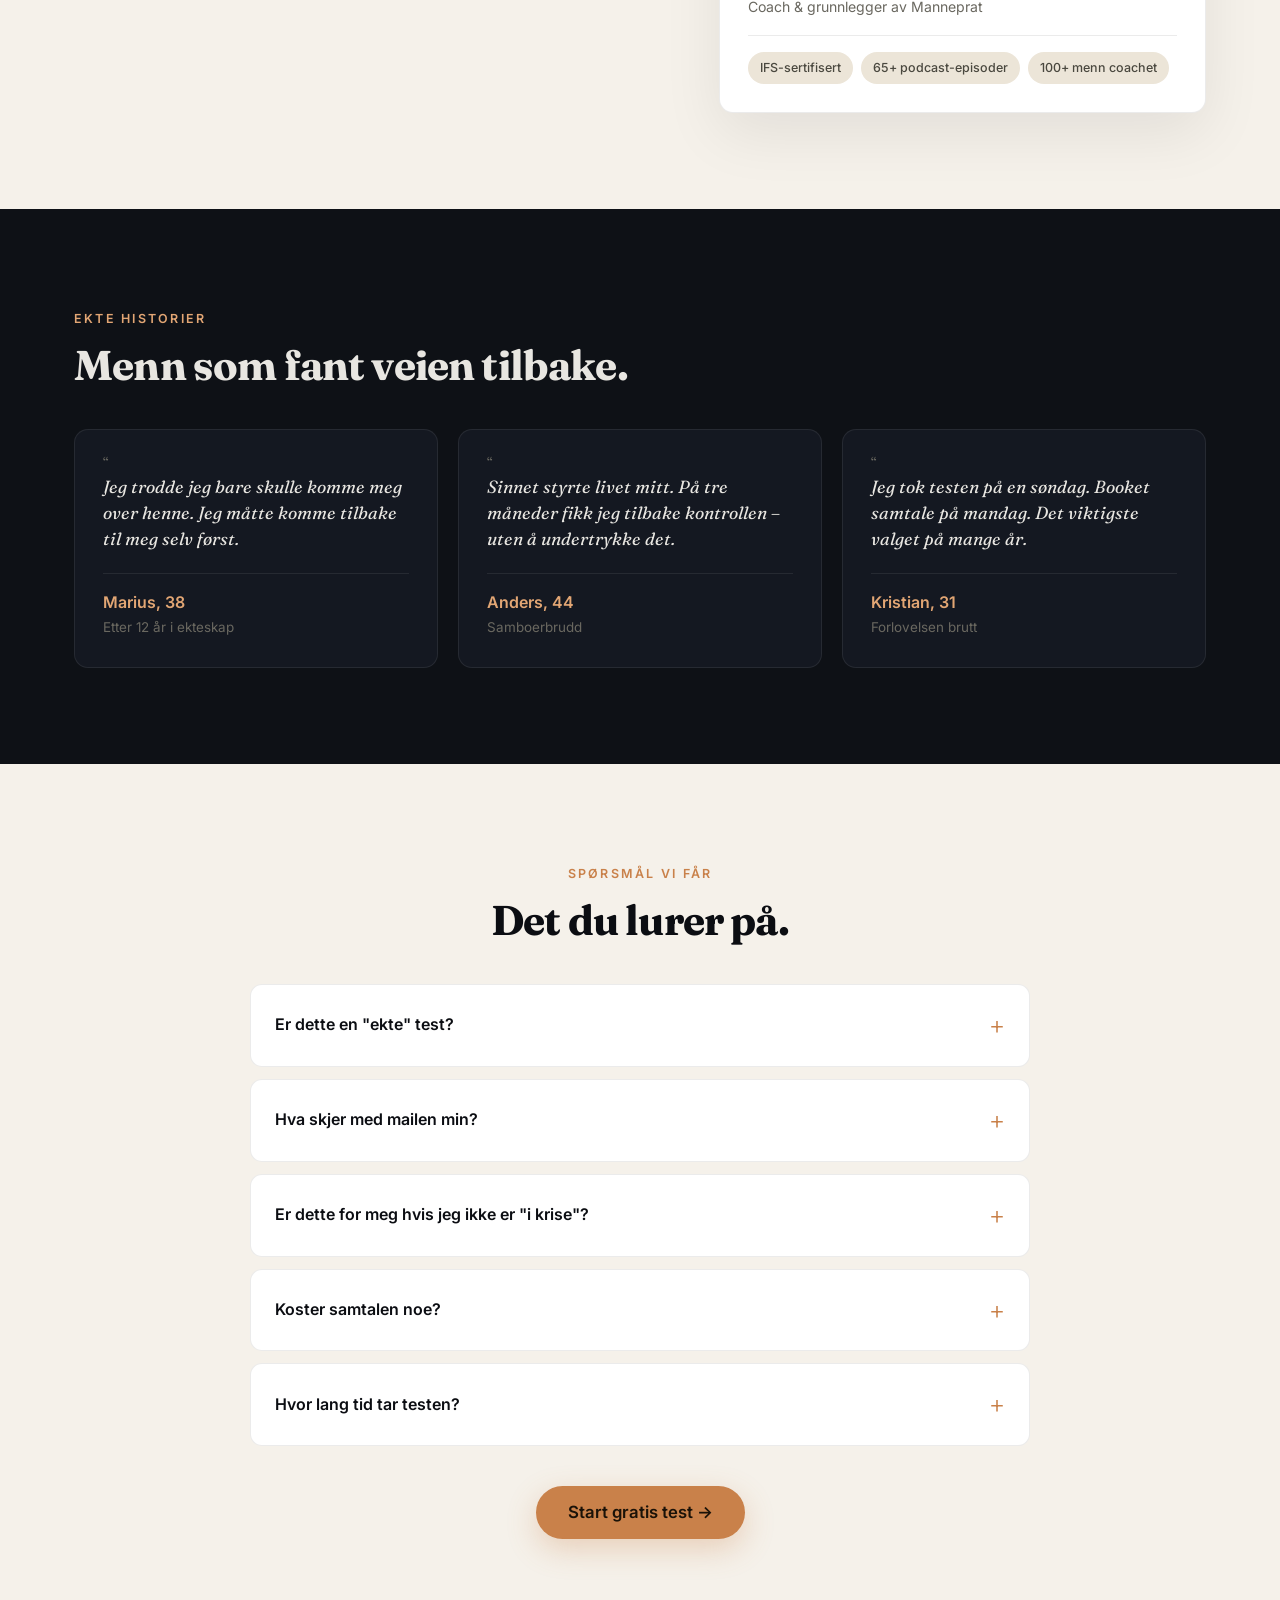
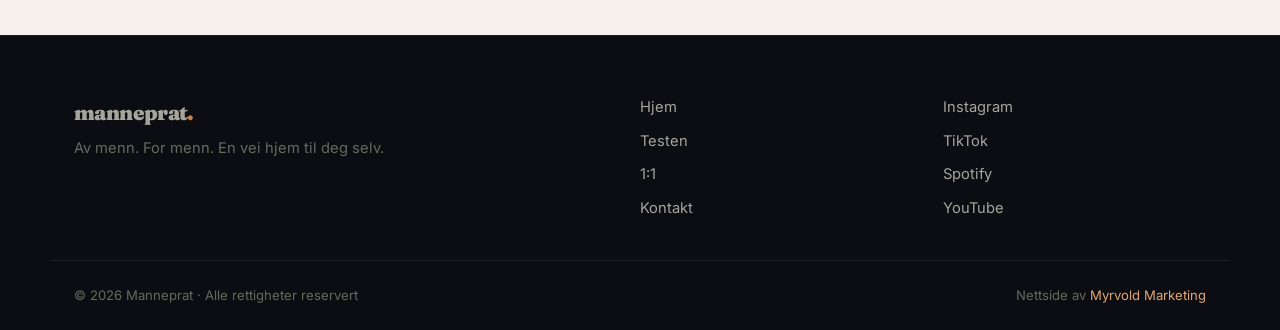
==== commit a3ca34c0: "Bookingside: alt fra tidsvalg til knapp på én mobilskjerm; samtykkebanner øverst og slankere Co-Auth" ====
--- a/index.html
+++ b/index.html
@@ -12,7 +12,7 @@
   <link rel="preconnect" href="https://fonts.gstatic.com" crossorigin />
   <link href="https://fonts.googleapis.com/css2?family=Fraunces:opsz,wght@9..144,500;9..144,700;9..144,900&family=Inter:wght@400;500;600;700&display=swap" rel="stylesheet" />
   <link rel="stylesheet" href="styles.css" />
-  <script src="/vsl-assets/track.js?v=2" defer></script>
+  <script src="/vsl-assets/track.js?v=3" defer></script>
 </head>
 <body>
 
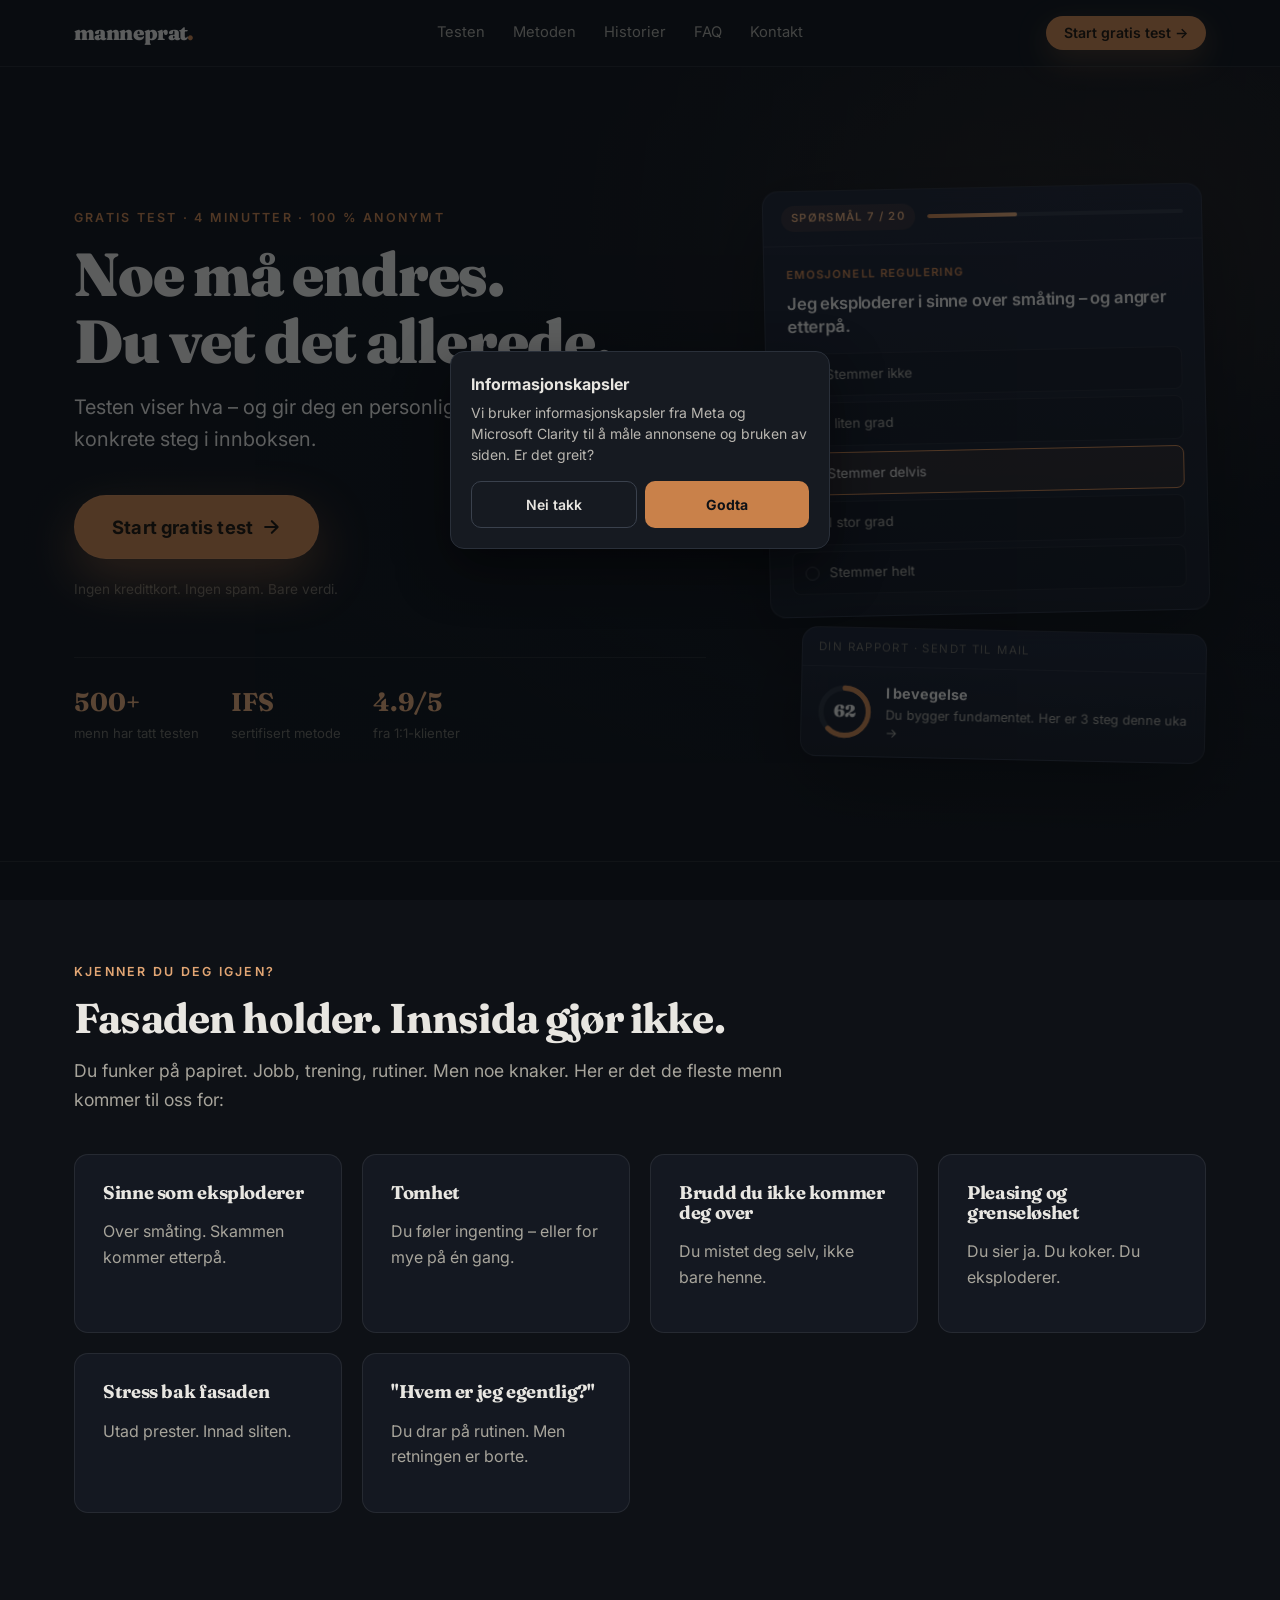
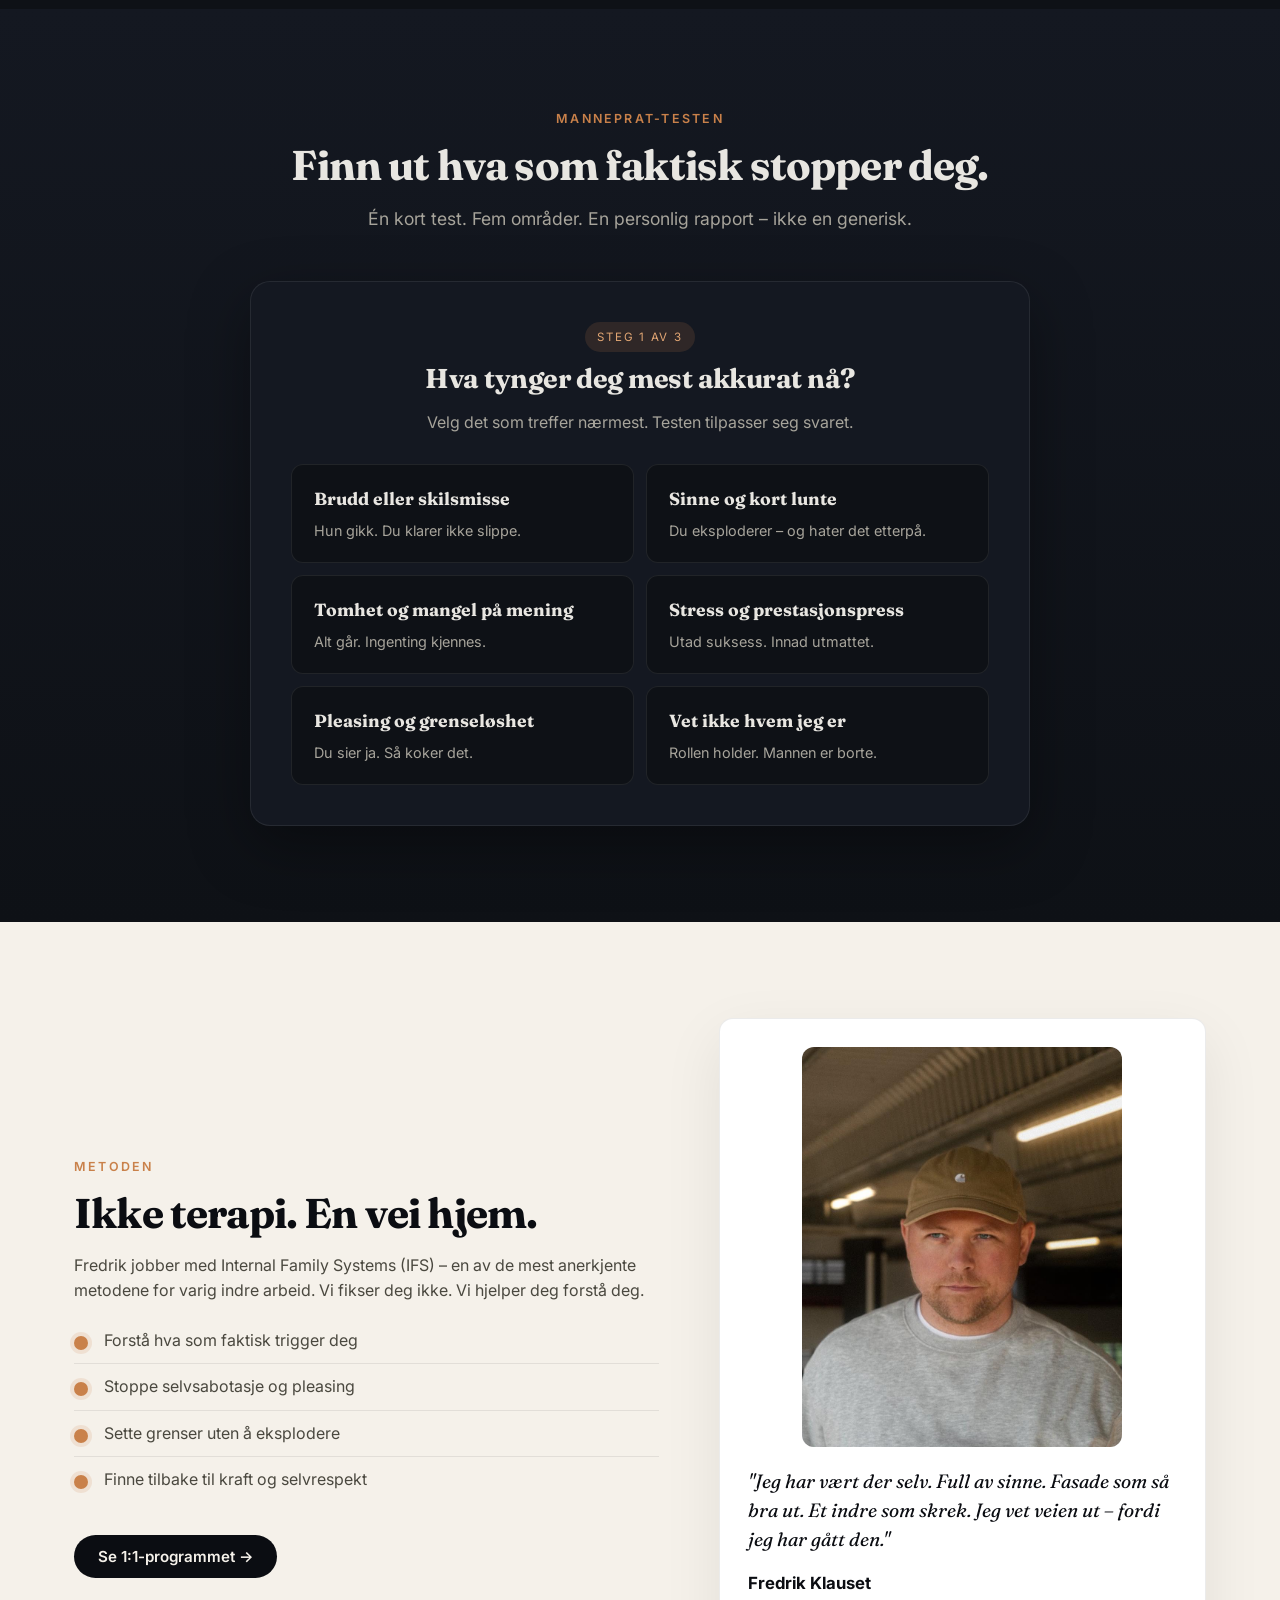
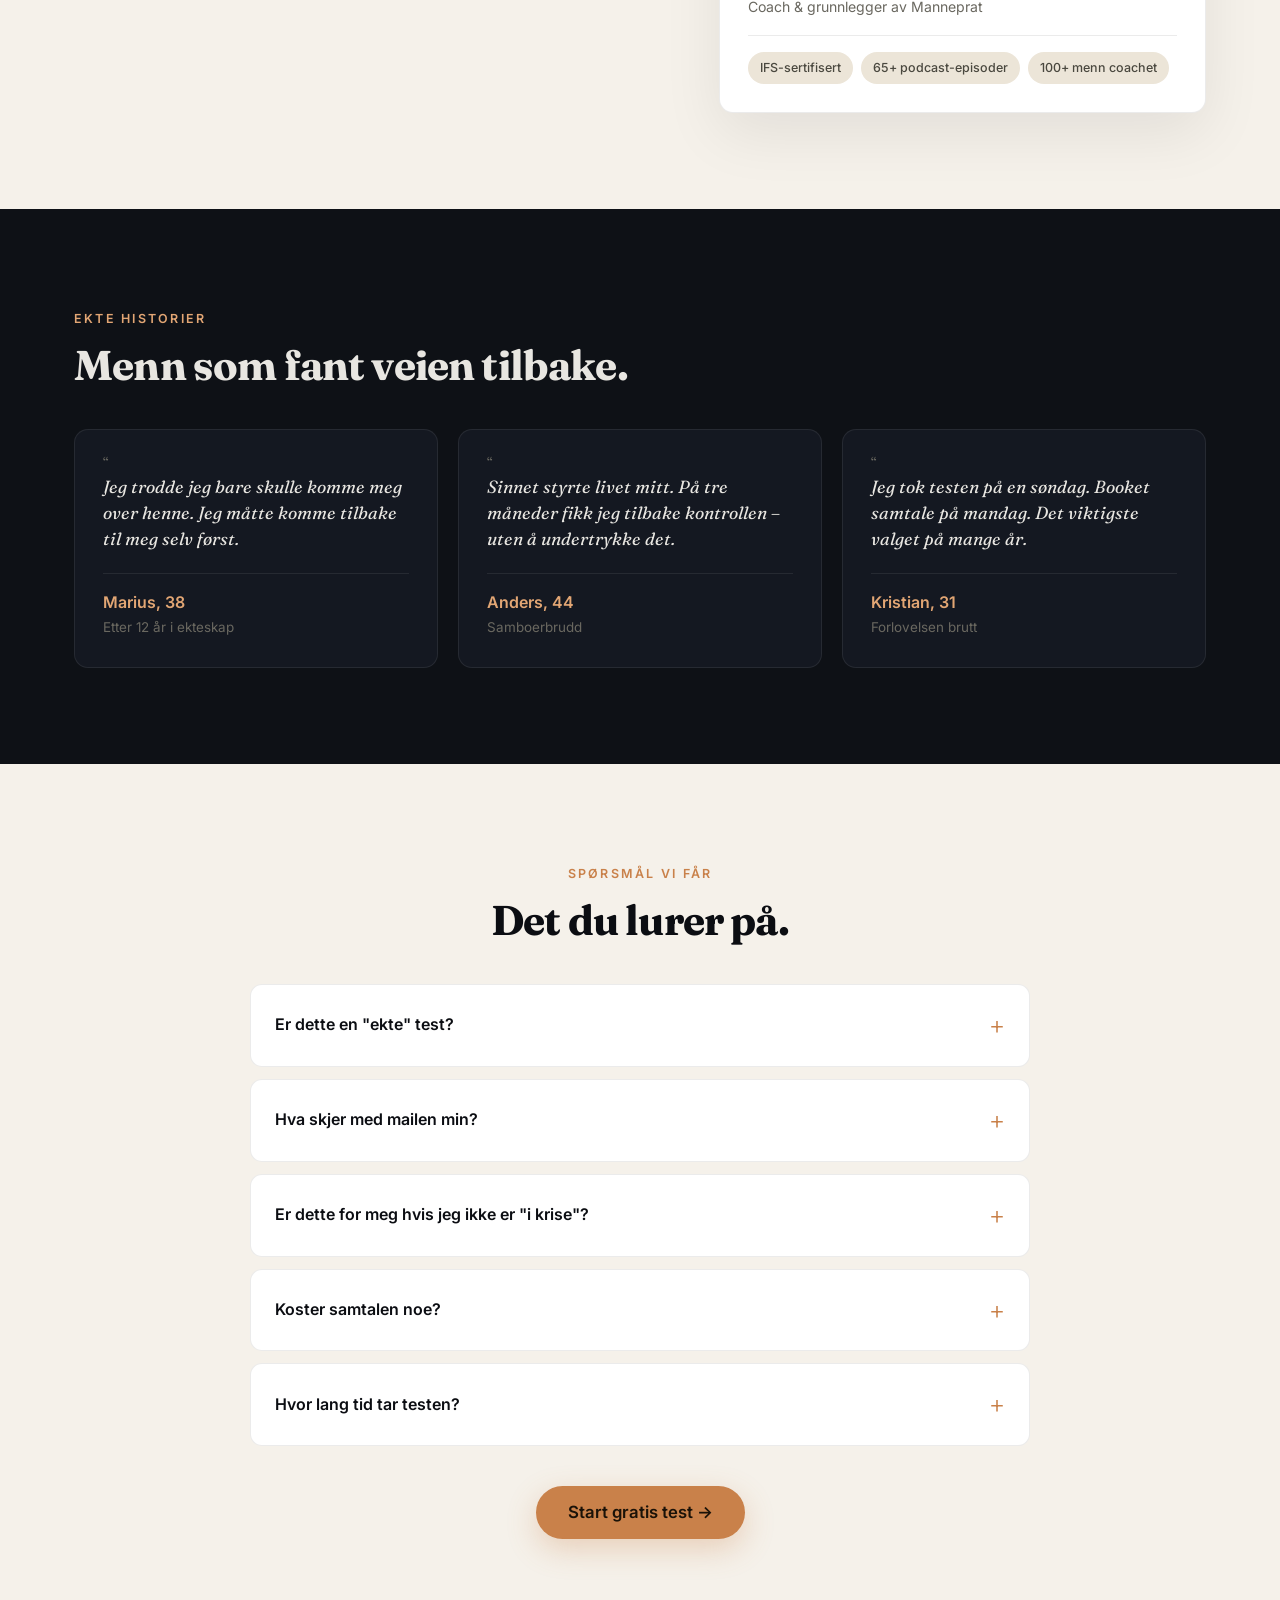
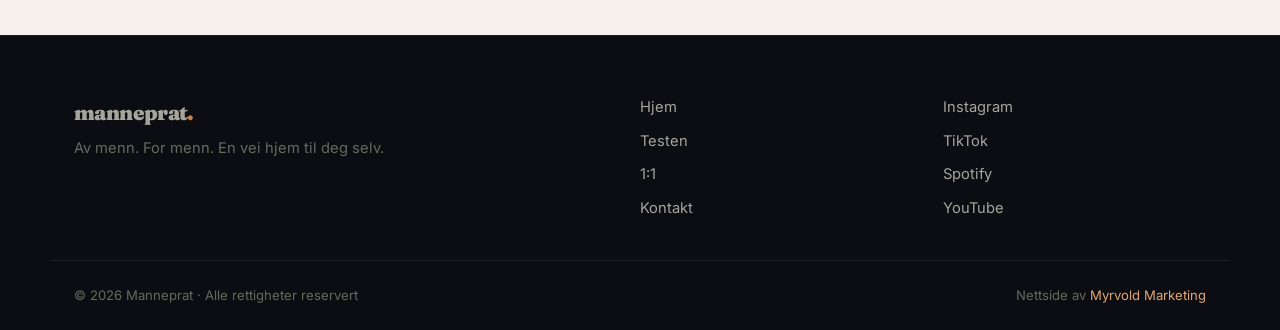
==== commit 798c0fd4: "Samtykke: valg midt på skjermen ved første besøk i stedet for stripe nederst Co-Authored-By: Claude " ====
--- a/index.html
+++ b/index.html
@@ -12,7 +12,7 @@
   <link rel="preconnect" href="https://fonts.gstatic.com" crossorigin />
   <link href="https://fonts.googleapis.com/css2?family=Fraunces:opsz,wght@9..144,500;9..144,700;9..144,900&family=Inter:wght@400;500;600;700&display=swap" rel="stylesheet" />
   <link rel="stylesheet" href="styles.css" />
-  <script src="/vsl-assets/track.js?v=3" defer></script>
+  <script src="/vsl-assets/track.js?v=7" defer></script>
 </head>
 <body>
 
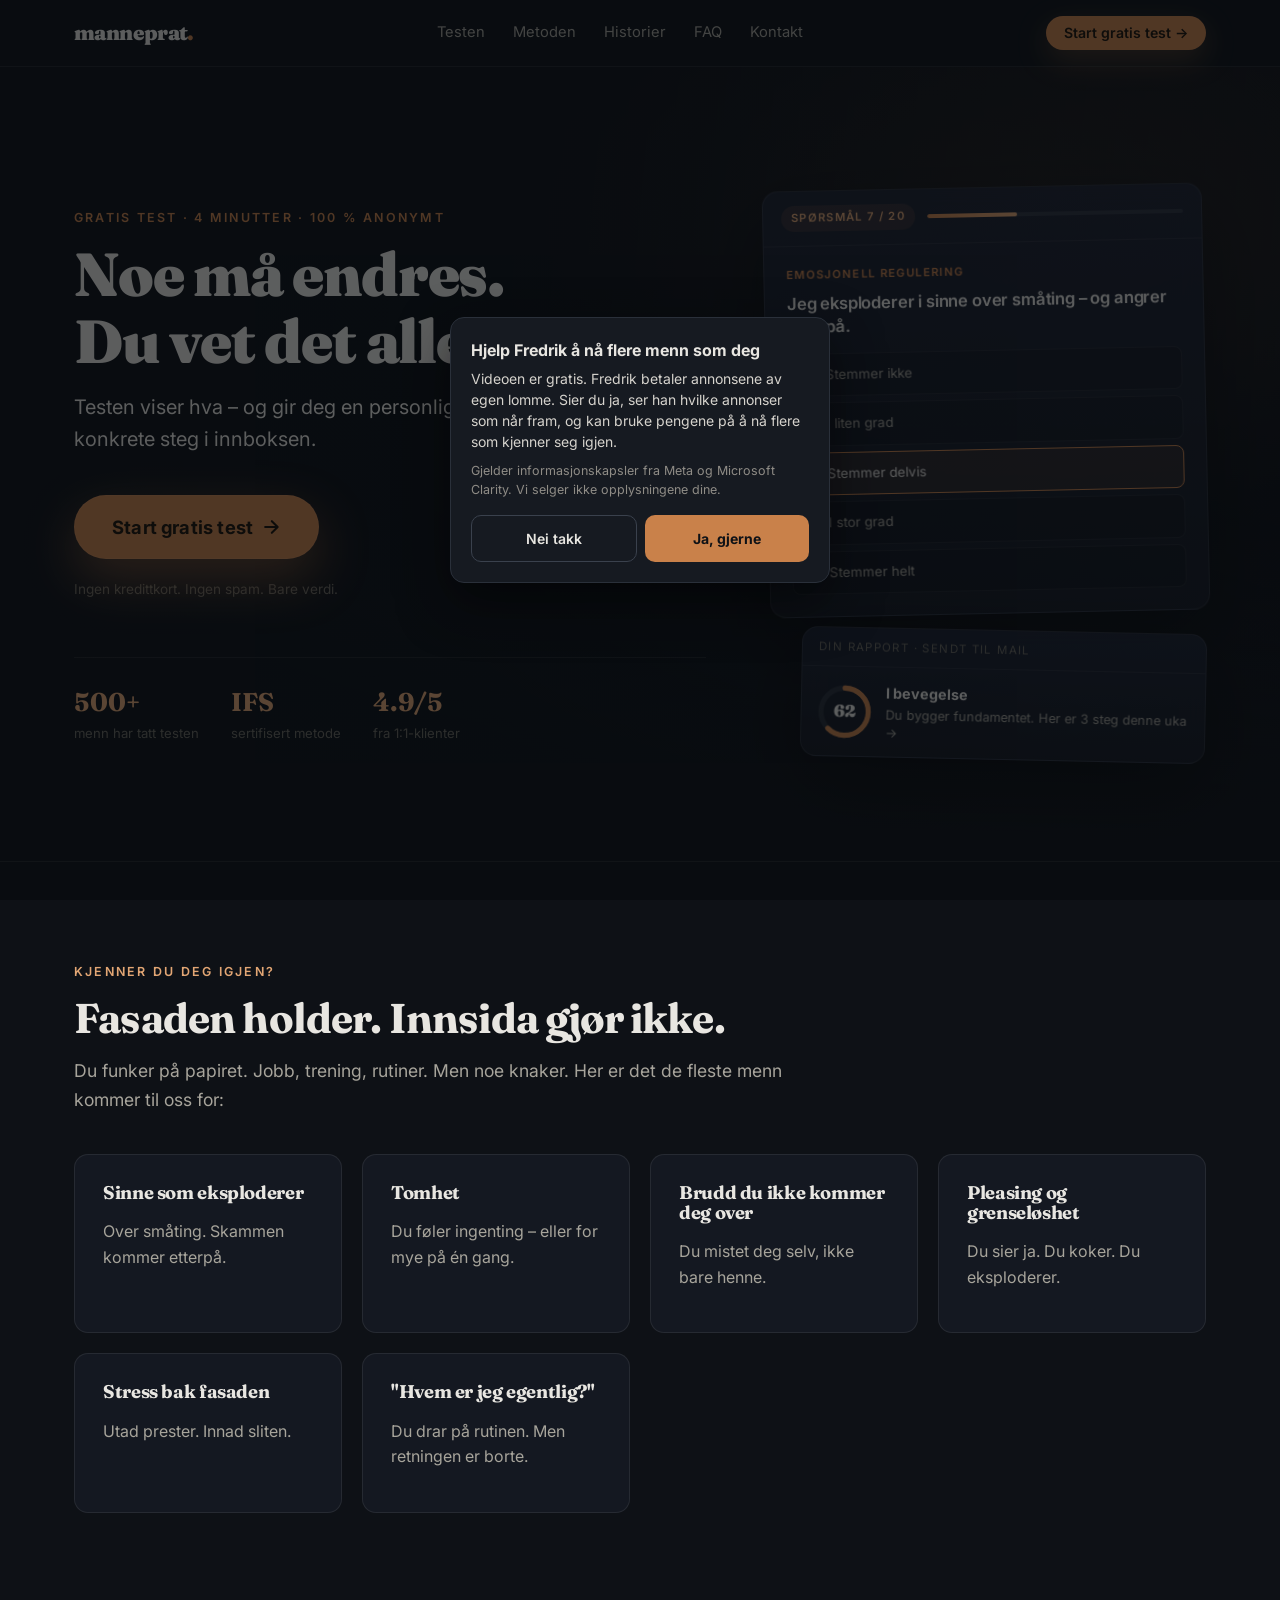
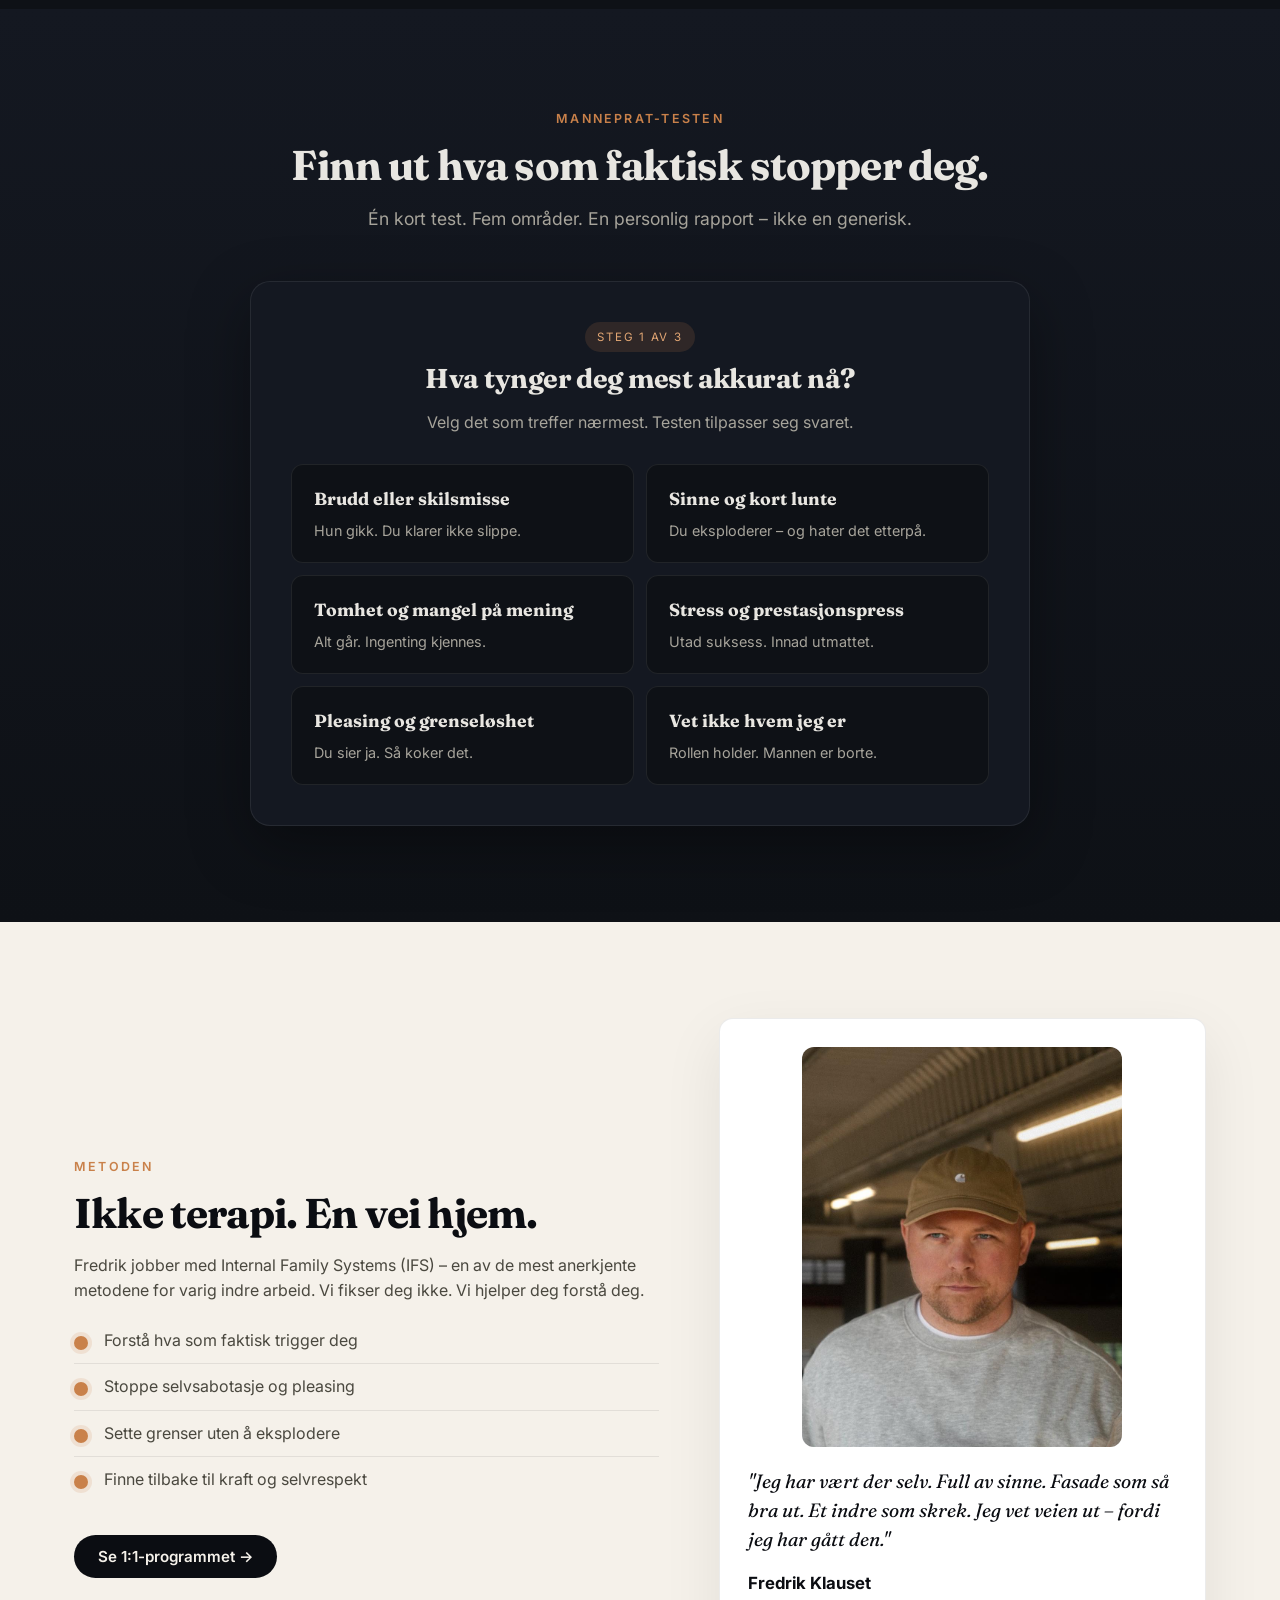
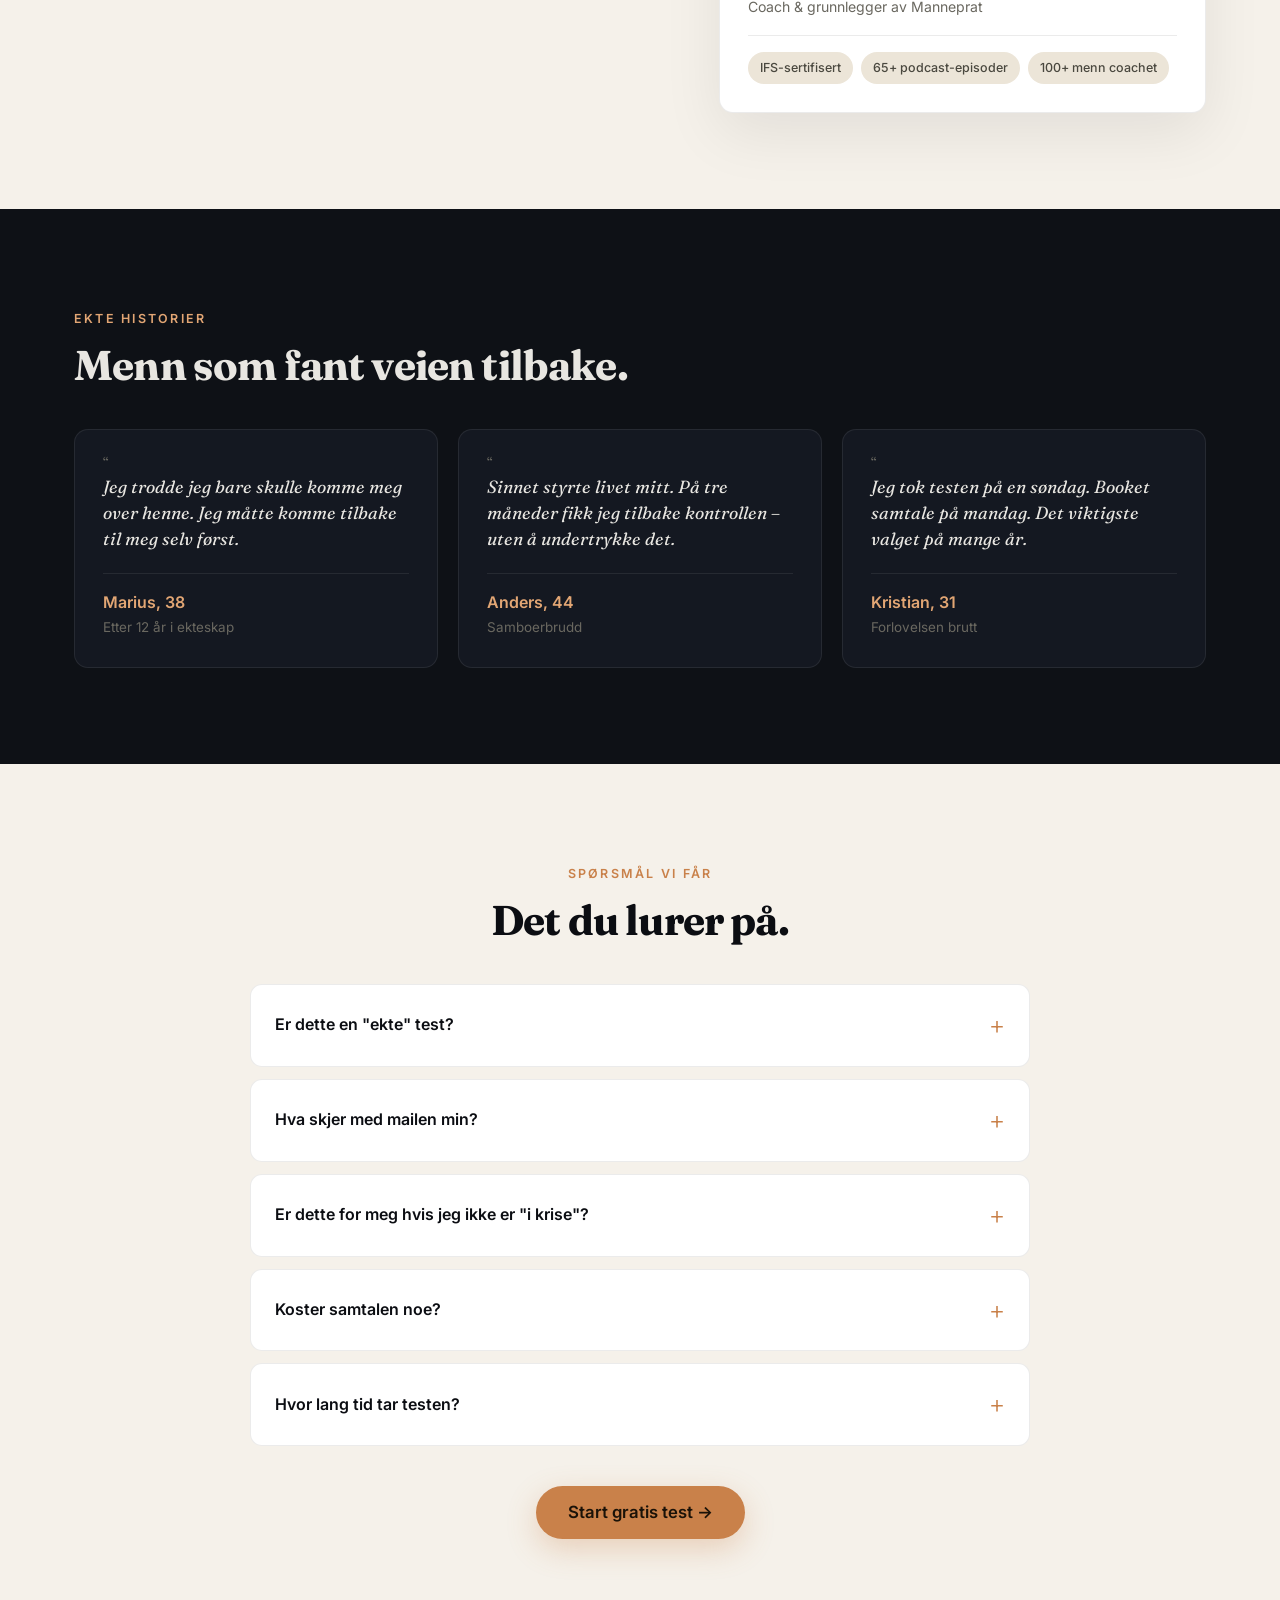
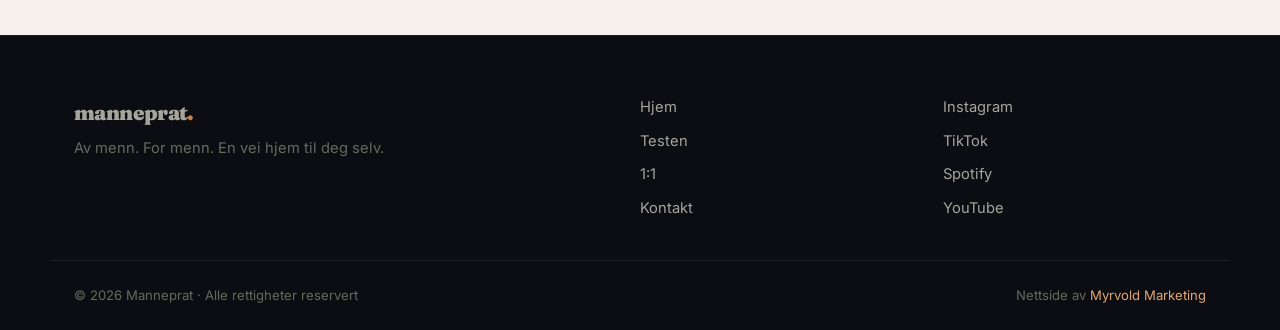
==== commit a68b86b1: "Samtykke: ny tekst (Hjelp Fredrik å nå flere menn som deg), avkrysning i skjemaet fjernet Co-Authore" ====
--- a/index.html
+++ b/index.html
@@ -12,7 +12,7 @@
   <link rel="preconnect" href="https://fonts.gstatic.com" crossorigin />
   <link href="https://fonts.googleapis.com/css2?family=Fraunces:opsz,wght@9..144,500;9..144,700;9..144,900&family=Inter:wght@400;500;600;700&display=swap" rel="stylesheet" />
   <link rel="stylesheet" href="styles.css" />
-  <script src="/vsl-assets/track.js?v=7" defer></script>
+  <script src="/vsl-assets/track.js?v=8" defer></script>
 </head>
 <body>
 
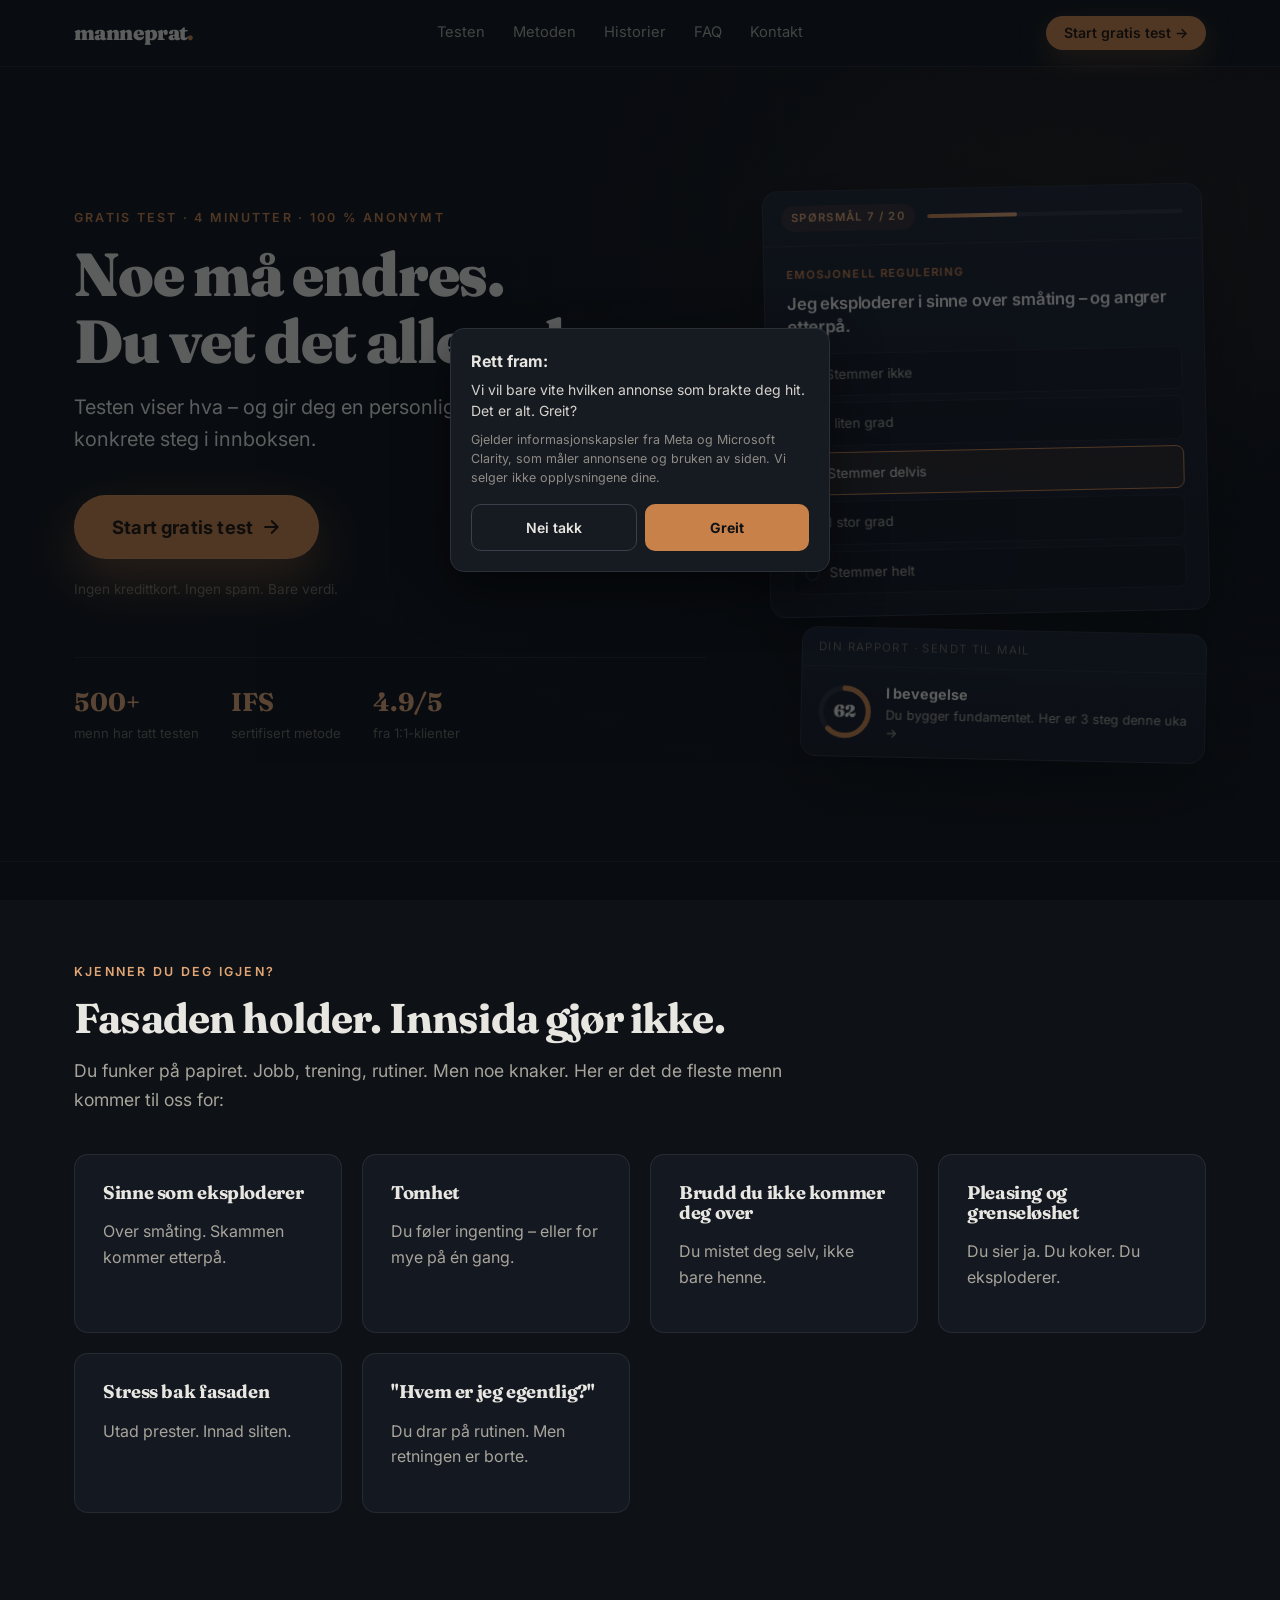
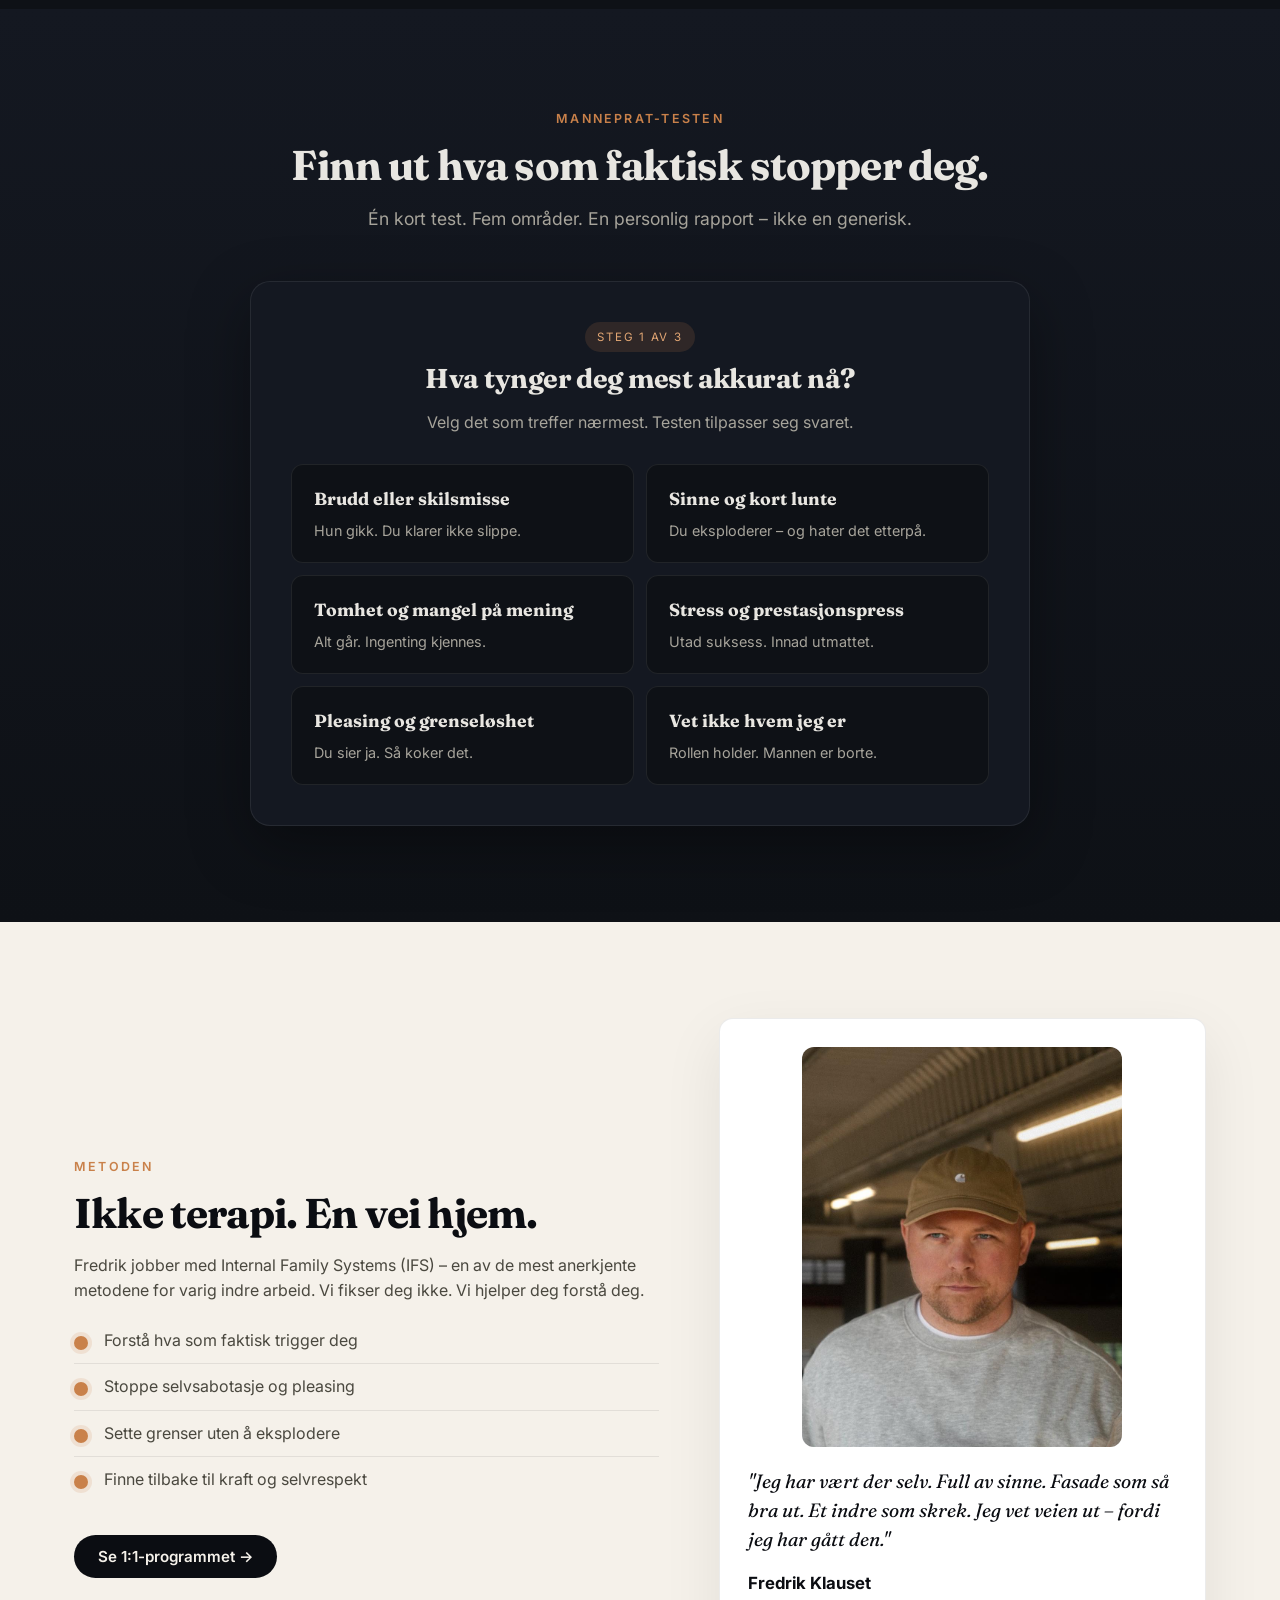
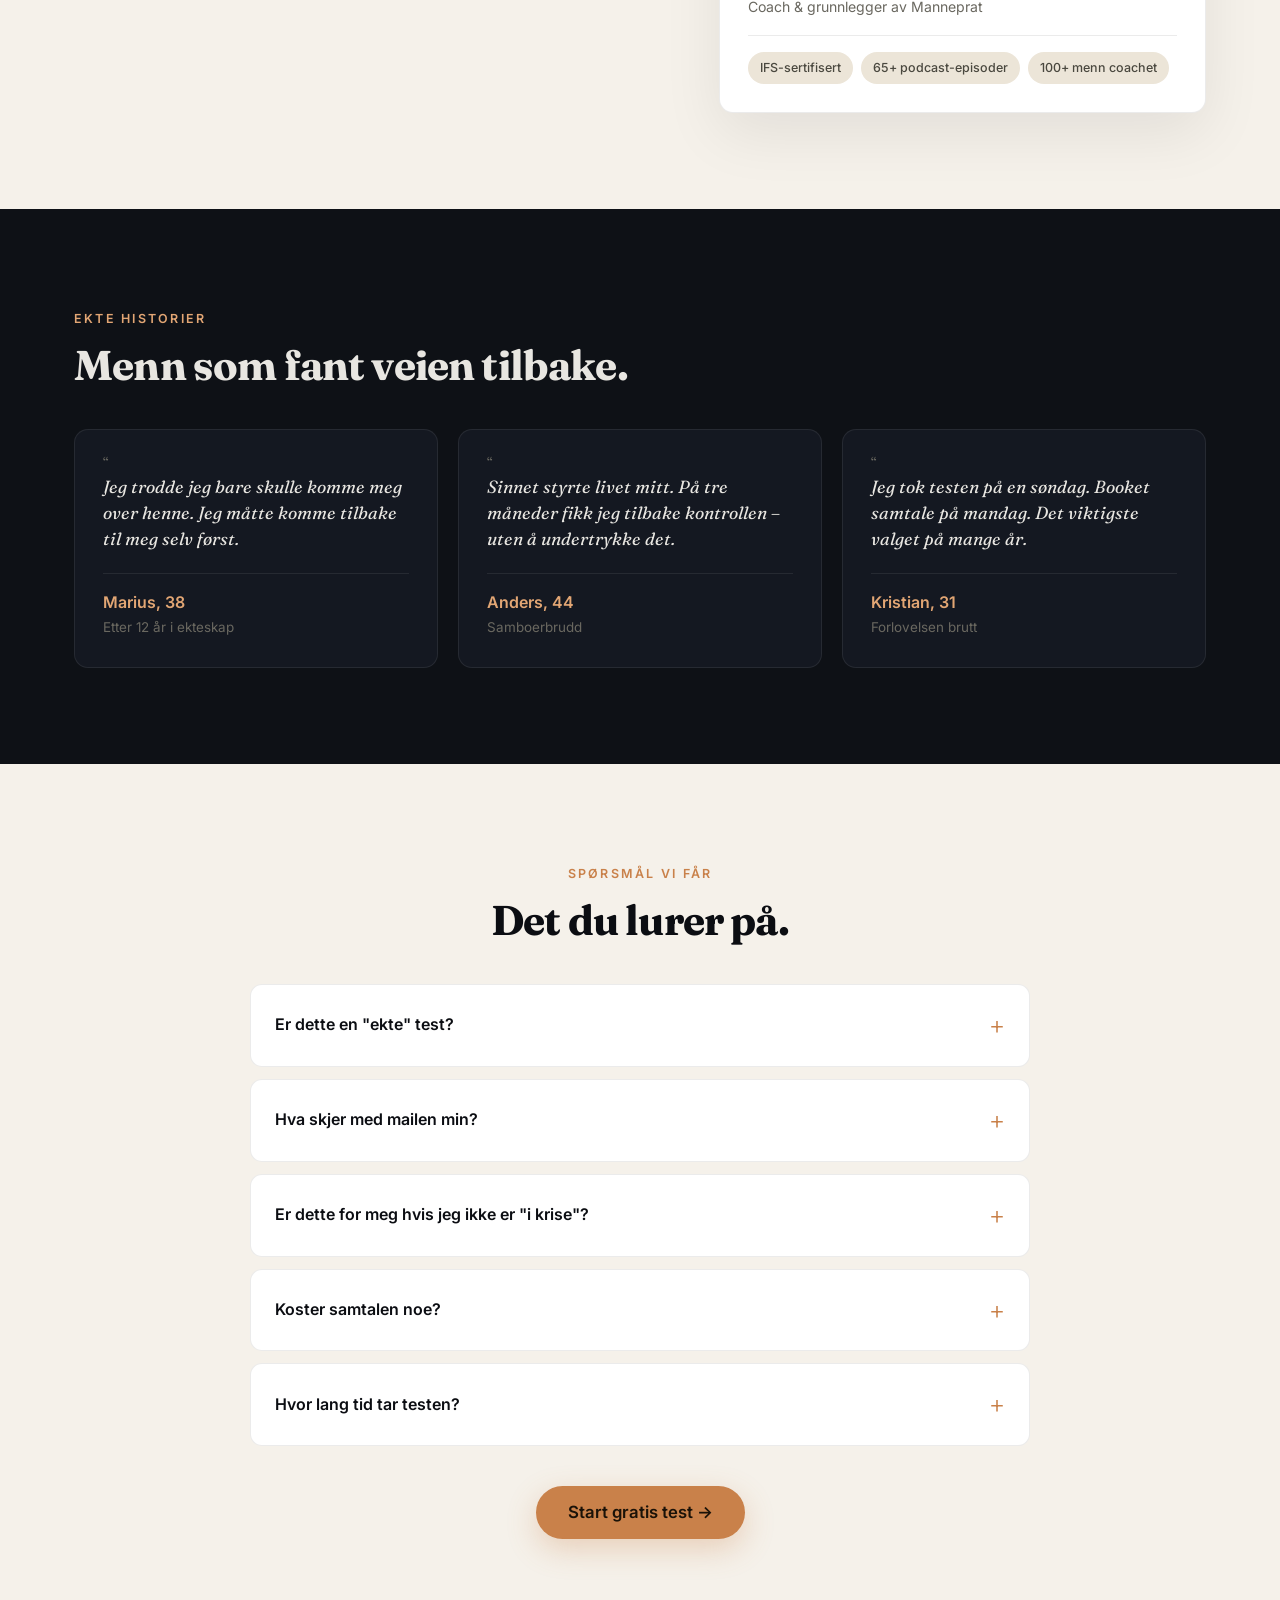
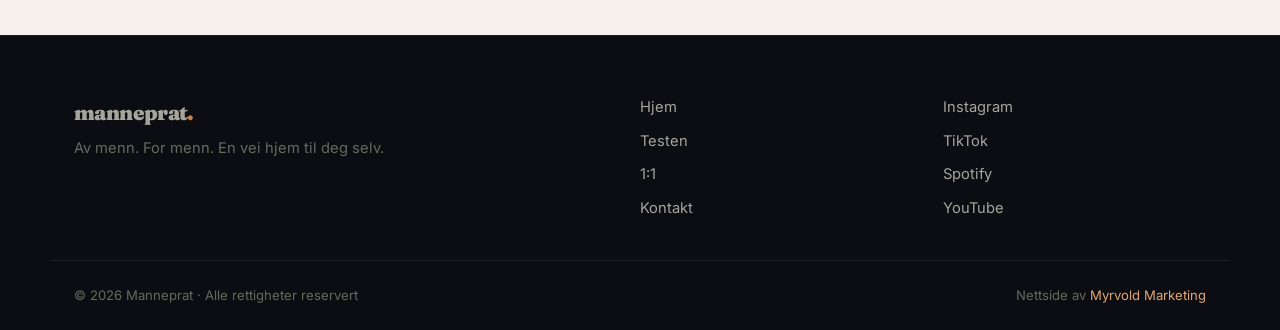
==== commit e37dea89: "Samtykke: tekst «Rett fram:» med Greit/Nei takk Co-Authored-By: Claude Opus 5.5 <noreply@anthropic.c" ====
--- a/index.html
+++ b/index.html
@@ -12,7 +12,7 @@
   <link rel="preconnect" href="https://fonts.gstatic.com" crossorigin />
   <link href="https://fonts.googleapis.com/css2?family=Fraunces:opsz,wght@9..144,500;9..144,700;9..144,900&family=Inter:wght@400;500;600;700&display=swap" rel="stylesheet" />
   <link rel="stylesheet" href="styles.css" />
-  <script src="/vsl-assets/track.js?v=8" defer></script>
+  <script src="/vsl-assets/track.js?v=9" defer></script>
 </head>
 <body>
 
